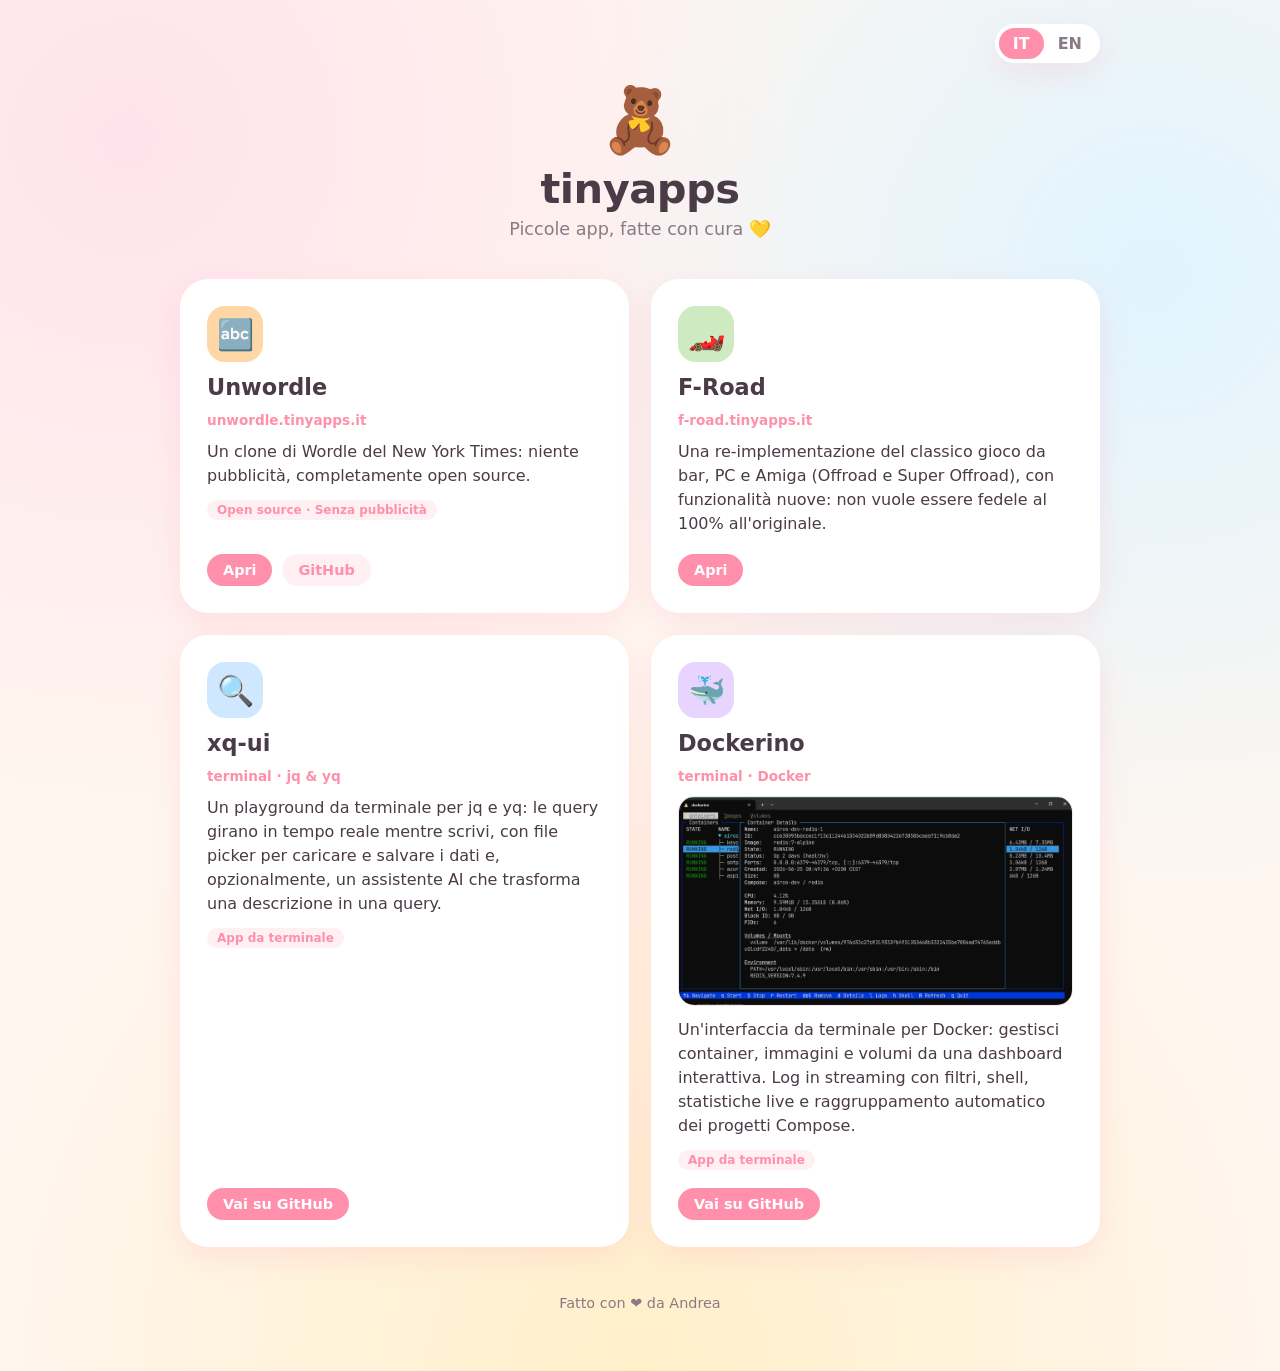
==== index.html @ c2ae1bc1 "Initial tinyapps index page and infra" ====
<!DOCTYPE html>
<html lang="it">
<head>
<meta charset="utf-8">
<meta name="viewport" content="width=device-width, initial-scale=1">
<title>tinyapps ✨</title>
<link rel="icon" href="data:image/svg+xml,<svg xmlns='http://www.w3.org/2000/svg' viewBox='0 0 100 100'><text y='.9em' font-size='90'>🧸</text></svg>">
<style>
  :root {
    --bg: #fff6ef;
    --card: #ffffff;
    --ink: #4a3b47;
    --muted: #8a7a86;
    --accent: #ff8fab;
    --accent-2: #ffd6a5;
    --shadow: 0 10px 30px rgba(255, 143, 171, .18);
  }
  * { box-sizing: border-box; }
  body {
    margin: 0;
    font-family: "Nunito", "Quicksand", ui-rounded, "SF Pro Rounded", system-ui, sans-serif;
    color: var(--ink);
    background:
      radial-gradient(circle at 10% 10%, #ffe3ec 0, transparent 40%),
      radial-gradient(circle at 90% 20%, #e0f4ff 0, transparent 40%),
      radial-gradient(circle at 50% 100%, #fff0c9 0, transparent 45%),
      var(--bg);
    min-height: 100vh;
  }
  .wrap { max-width: 960px; margin: 0 auto; padding: 24px 20px 60px; }
  .top { display: flex; justify-content: flex-end; }
  .lang {
    display: inline-flex; background: #fff; border-radius: 999px; padding: 4px;
    box-shadow: var(--shadow);
  }
  .lang button {
    border: 0; background: transparent; font: inherit; font-weight: 700;
    padding: 6px 14px; border-radius: 999px; cursor: pointer; color: var(--muted);
    transition: all .2s;
  }
  .lang button.active { background: var(--accent); color: #fff; }
  header { text-align: center; margin: 20px 0 40px; }
  header .logo { font-size: 64px; display: inline-block; animation: bob 3s ease-in-out infinite; }
  @keyframes bob { 50% { transform: translateY(-8px) rotate(-4deg); } }
  h1 { margin: 6px 0; font-size: 2.6rem; letter-spacing: -.5px; }
  header p { margin: 0; color: var(--muted); font-size: 1.1rem; }
  .grid { display: grid; gap: 22px; grid-template-columns: repeat(auto-fit, minmax(380px, 1fr)); }
  @media (max-width: 460px) { .grid { grid-template-columns: 1fr; } }
  .card {
    background: var(--card); border-radius: 28px; padding: 24px;
    box-shadow: var(--shadow); display: flex; flex-direction: column; gap: 12px;
    text-decoration: none; color: inherit; transition: transform .2s, box-shadow .2s;
    border: 3px solid transparent;
  }
  .card:hover { transform: translateY(-4px) scale(1.01); border-color: var(--accent-2); }
  .card .icon {
    width: 56px; height: 56px; border-radius: 18px; display: grid; place-items: center;
    font-size: 30px; background: var(--accent-2);
  }
  .card:nth-child(2) .icon { background: #cdeac0; }
  .card:nth-child(3) .icon { background: #cfe8ff; }
  .card:nth-child(4) .icon { background: #e7d4ff; }
  .card h2 { margin: 0; font-size: 1.4rem; }
  .card .host { font-size: .85rem; color: var(--accent); font-weight: 700; word-break: break-all; }
  .card p { margin: 0; line-height: 1.5; }
  .card img { width: 100%; border-radius: 16px; border: 1px solid #f0e4e8; }
  .tag {
    align-self: flex-start; font-size: .75rem; font-weight: 700; padding: 3px 10px;
    border-radius: 999px; background: #fff0f4; color: var(--accent);
  }
  .links { margin-top: auto; display: flex; gap: 10px; flex-wrap: wrap; padding-top: 6px; }
  .btn {
    text-decoration: none; font-weight: 700; padding: 8px 16px; border-radius: 999px;
    background: var(--accent); color: #fff; font-size: .9rem; transition: filter .2s;
  }
  .btn.ghost { background: #fff0f4; color: var(--accent); }
  .btn:hover { filter: brightness(1.06); }
  footer { text-align: center; margin-top: 48px; color: var(--muted); font-size: .9rem; }
</style>
</head>
<body>
<div class="wrap">
  <div class="top">
    <div class="lang" role="group" aria-label="Language">
      <button data-lang="it" class="active">IT</button>
      <button data-lang="en">EN</button>
    </div>
  </div>

  <header>
    <div class="logo">🧸</div>
    <h1>tinyapps</h1>
    <p data-i18n="subtitle"></p>
  </header>

  <main class="grid">
    <article class="card">
      <div class="icon">🔤</div>
      <h2>Unwordle</h2>
      <div class="host">unwordle.tinyapps.it</div>
      <p data-i18n="unwordle"></p>
      <span class="tag" data-i18n="tagOss"></span>
      <div class="links">
        <a class="btn" href="https://unwordle.tinyapps.it" data-i18n="open"></a>
        <a class="btn ghost" href="https://github.com/andrea-migliaccio/un-wordle">GitHub</a>
      </div>
    </article>

    <article class="card">
      <div class="icon">🏎️</div>
      <h2>F-Road</h2>
      <div class="host">f-road.tinyapps.it</div>
      <p data-i18n="froad"></p>
      <div class="links">
        <a class="btn" href="https://f-road.tinyapps.it" data-i18n="open"></a>
      </div>
    </article>

    <article class="card">
      <div class="icon">🔍</div>
      <h2>xq-ui</h2>
      <div class="host">terminal · jq &amp; yq</div>
      <p data-i18n="xq"></p>
      <span class="tag" data-i18n="tagCli"></span>
      <div class="links">
        <a class="btn" href="https://github.com/andrea-migliaccio/xq-ui#xq-ui" data-i18n="github"></a>
      </div>
    </article>

    <article class="card">
      <div class="icon">🐳</div>
      <h2>Dockerino</h2>
      <div class="host">terminal · Docker</div>
      <img src="img/dockerino.png" alt="Dockerino screenshot" loading="lazy">
      <p data-i18n="dockerino"></p>
      <span class="tag" data-i18n="tagCli"></span>
      <div class="links">
        <a class="btn" href="https://github.com/andrea-migliaccio/dockerino#-dockerino" data-i18n="github"></a>
      </div>
    </article>
  </main>

  <footer data-i18n="footer"></footer>
</div>

<script>
  const T = {
    it: {
      subtitle: "Piccole app, fatte con cura 💛",
      unwordle: "Un clone di Wordle del New York Times: niente pubblicità, completamente open source.",
      froad: "Una re-implementazione del classico gioco da bar, PC e Amiga (Offroad e Super Offroad), con funzionalità nuove: non vuole essere fedele al 100% all'originale.",
      xq: "Un playground da terminale per jq e yq: le query girano in tempo reale mentre scrivi, con file picker per caricare e salvare i dati e, opzionalmente, un assistente AI che trasforma una descrizione in una query.",
      dockerino: "Un'interfaccia da terminale per Docker: gestisci container, immagini e volumi da una dashboard interattiva. Log in streaming con filtri, shell, statistiche live e raggruppamento automatico dei progetti Compose.",
      tagOss: "Open source · Senza pubblicità",
      tagCli: "App da terminale",
      open: "Apri",
      github: "Vai su GitHub",
      footer: "Fatto con ❤️ da Andrea"
    },
    en: {
      subtitle: "Tiny apps, made with care 💛",
      unwordle: "A clone of the New York Times' Wordle: no ads, completely open source.",
      froad: "A re-implementation of the classic arcade, PC and Amiga game (Offroad and Super Offroad), with new features: it doesn't aim to be 100% faithful to the original.",
      xq: "A terminal playground for jq and yq: queries run live as you type, with a file picker to load and save data and, optionally, an AI assistant that turns a plain-English description into a query.",
      dockerino: "A terminal UI for Docker: manage containers, images and volumes from an interactive dashboard. Streaming logs with filters, shells, live stats and automatic Compose project grouping.",
      tagOss: "Open source · Ad-free",
      tagCli: "Terminal app",
      open: "Open",
      github: "View on GitHub",
      footer: "Made with ❤️ by Andrea"
    }
  };

  function setLang(l) {
    document.documentElement.lang = l;
    document.querySelectorAll("[data-i18n]").forEach(el => el.textContent = T[l][el.dataset.i18n]);
    document.querySelectorAll(".lang button").forEach(b => b.classList.toggle("active", b.dataset.lang === l));
    localStorage.setItem("lang", l);
  }
  document.querySelectorAll(".lang button").forEach(b => b.onclick = () => setLang(b.dataset.lang));
  setLang(localStorage.getItem("lang") || "it");
</script>
</body>
</html>
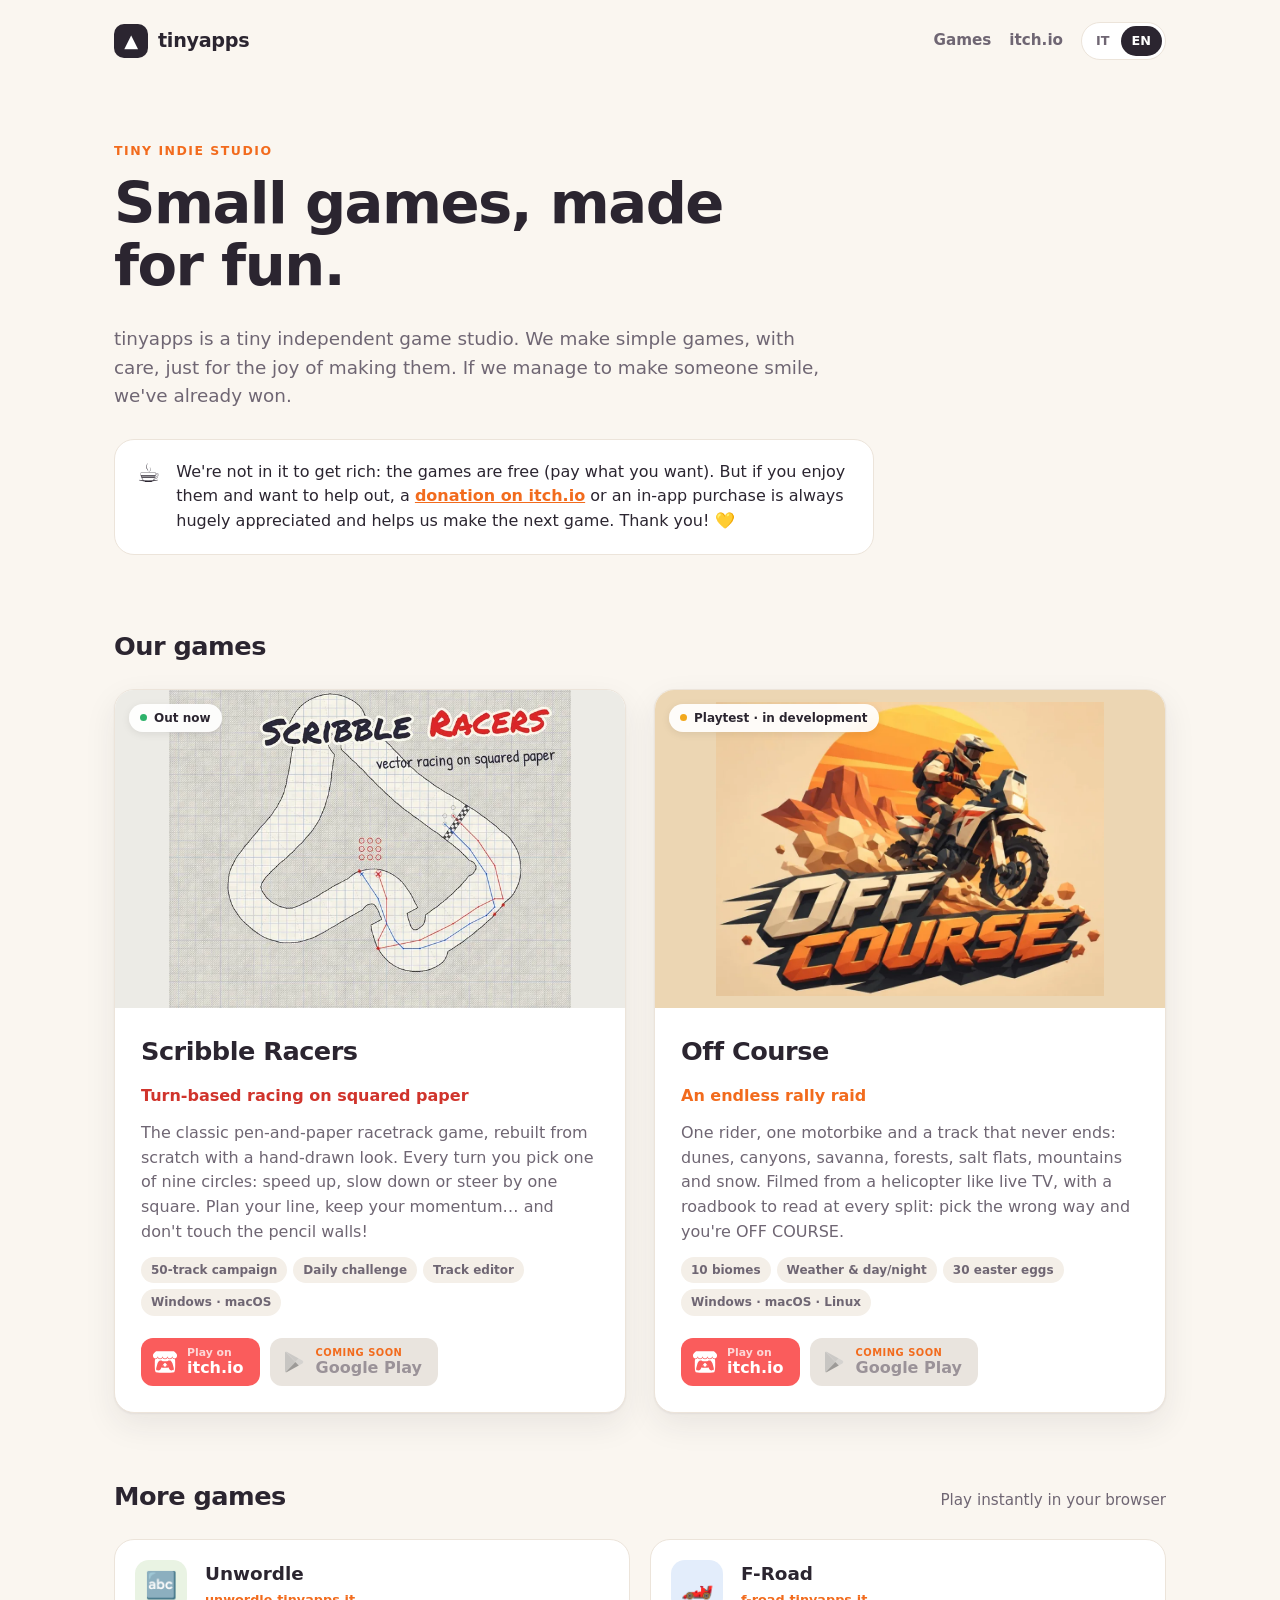
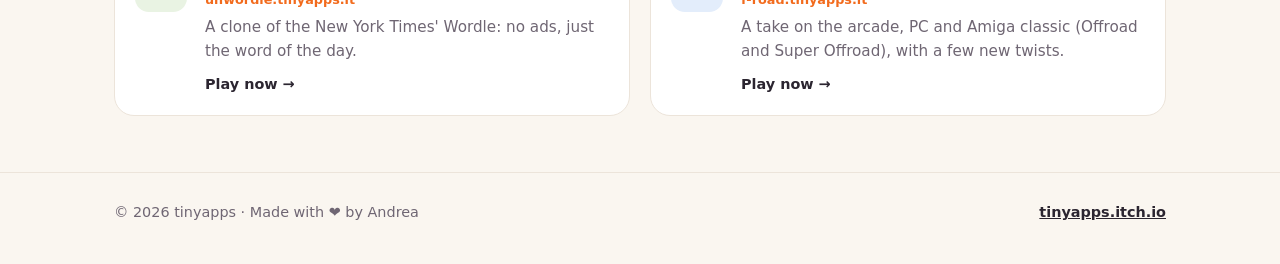
==== commit d88bbb83: "Redesign site as a small indie game studio Feature Scribble Racers and Off Course with itch.io links" ====
--- a/index.html
+++ b/index.html
@@ -3,170 +3,328 @@
 <head>
 <meta charset="utf-8">
 <meta name="viewport" content="width=device-width, initial-scale=1">
-<title>tinyapps ✨</title>
-<link rel="icon" href="data:image/svg+xml,<svg xmlns='http://www.w3.org/2000/svg' viewBox='0 0 100 100'><text y='.9em' font-size='90'>🧸</text></svg>">
+<title>tinyapps · small indie game studio</title>
+<meta name="description" content="tinyapps è un piccolo studio indie che crea giochi semplici, fatti per divertire. Scribble Racers, Off Course e altri.">
+<meta property="og:title" content="tinyapps · small indie game studio">
+<meta property="og:description" content="Small games, made for fun.">
+<meta property="og:image" content="https://www.tinyapps.it/img/off-course-cover.webp">
+<link rel="icon" href="data:image/svg+xml,<svg xmlns='http://www.w3.org/2000/svg' viewBox='0 0 100 100'><text y='.9em' font-size='90'>🎮</text></svg>">
 <style>
   :root {
-    --bg: #fff6ef;
+    --bg: #faf6f0;
     --card: #ffffff;
-    --ink: #4a3b47;
-    --muted: #8a7a86;
-    --accent: #ff8fab;
-    --accent-2: #ffd6a5;
-    --shadow: 0 10px 30px rgba(255, 143, 171, .18);
+    --ink: #2b2530;
+    --muted: #6f6673;
+    --line: #ece4da;
+    --accent: #f26b1d;
+    --accent-soft: #fff1e7;
+    --blue: #2f5fd0;
+    --shadow: 0 1px 2px rgba(43, 37, 48, .06), 0 12px 32px rgba(43, 37, 48, .08);
+    --radius: 20px;
   }
   * { box-sizing: border-box; }
+  html { scroll-behavior: smooth; }
   body {
     margin: 0;
-    font-family: "Nunito", "Quicksand", ui-rounded, "SF Pro Rounded", system-ui, sans-serif;
+    font-family: "Inter", ui-sans-serif, system-ui, -apple-system, "Segoe UI", Roboto, sans-serif;
     color: var(--ink);
-    background:
-      radial-gradient(circle at 10% 10%, #ffe3ec 0, transparent 40%),
-      radial-gradient(circle at 90% 20%, #e0f4ff 0, transparent 40%),
-      radial-gradient(circle at 50% 100%, #fff0c9 0, transparent 45%),
-      var(--bg);
-    min-height: 100vh;
-  }
-  .wrap { max-width: 960px; margin: 0 auto; padding: 24px 20px 60px; }
-  .top { display: flex; justify-content: flex-end; }
-  .lang {
-    display: inline-flex; background: #fff; border-radius: 999px; padding: 4px;
-    box-shadow: var(--shadow);
-  }
+    background: var(--bg);
+    line-height: 1.55;
+    -webkit-font-smoothing: antialiased;
+  }
+  a { color: inherit; }
+  .wrap { max-width: 1100px; margin: 0 auto; padding: 0 24px; }
+
+  /* Nav */
+  nav { display: flex; align-items: center; justify-content: space-between; padding: 22px 0; }
+  .brand { display: flex; align-items: center; gap: 10px; font-weight: 800; font-size: 1.2rem; letter-spacing: -.3px; text-decoration: none; }
+  .brand .mark {
+    width: 34px; height: 34px; border-radius: 10px; display: grid; place-items: center;
+    background: var(--ink); color: #fff; font-size: 18px;
+  }
+  .nav-right { display: flex; align-items: center; gap: 18px; }
+  .nav-right a.navlink { text-decoration: none; color: var(--muted); font-weight: 600; font-size: .95rem; }
+  .nav-right a.navlink:hover { color: var(--ink); }
+  .lang { display: inline-flex; border: 1px solid var(--line); background: #fff; border-radius: 999px; padding: 3px; }
   .lang button {
-    border: 0; background: transparent; font: inherit; font-weight: 700;
-    padding: 6px 14px; border-radius: 999px; cursor: pointer; color: var(--muted);
-    transition: all .2s;
-  }
-  .lang button.active { background: var(--accent); color: #fff; }
-  header { text-align: center; margin: 20px 0 40px; }
-  header .logo { font-size: 64px; display: inline-block; animation: bob 3s ease-in-out infinite; }
-  @keyframes bob { 50% { transform: translateY(-8px) rotate(-4deg); } }
-  h1 { margin: 6px 0; font-size: 2.6rem; letter-spacing: -.5px; }
-  header p { margin: 0; color: var(--muted); font-size: 1.1rem; }
-  .grid { display: grid; gap: 22px; grid-template-columns: repeat(auto-fit, minmax(380px, 1fr)); }
-  @media (max-width: 460px) { .grid { grid-template-columns: 1fr; } }
-  .card {
-    background: var(--card); border-radius: 28px; padding: 24px;
-    box-shadow: var(--shadow); display: flex; flex-direction: column; gap: 12px;
-    text-decoration: none; color: inherit; transition: transform .2s, box-shadow .2s;
-    border: 3px solid transparent;
-  }
-  .card:hover { transform: translateY(-4px) scale(1.01); border-color: var(--accent-2); }
-  .card .icon {
-    width: 56px; height: 56px; border-radius: 18px; display: grid; place-items: center;
-    font-size: 30px; background: var(--accent-2);
-  }
-  .card:nth-child(2) .icon { background: #cdeac0; }
-  .card:nth-child(3) .icon { background: #cfe8ff; }
-  .card:nth-child(4) .icon { background: #e7d4ff; }
-  .card h2 { margin: 0; font-size: 1.4rem; }
-  .card .host { font-size: .85rem; color: var(--accent); font-weight: 700; word-break: break-all; }
-  .card p { margin: 0; line-height: 1.5; }
-  .card img { width: 100%; border-radius: 16px; border: 1px solid #f0e4e8; }
-  .tag {
-    align-self: flex-start; font-size: .75rem; font-weight: 700; padding: 3px 10px;
-    border-radius: 999px; background: #fff0f4; color: var(--accent);
-  }
-  .links { margin-top: auto; display: flex; gap: 10px; flex-wrap: wrap; padding-top: 6px; }
-  .btn {
-    text-decoration: none; font-weight: 700; padding: 8px 16px; border-radius: 999px;
-    background: var(--accent); color: #fff; font-size: .9rem; transition: filter .2s;
-  }
-  .btn.ghost { background: #fff0f4; color: var(--accent); }
-  .btn:hover { filter: brightness(1.06); }
-  footer { text-align: center; margin-top: 48px; color: var(--muted); font-size: .9rem; }
+    border: 0; background: transparent; font: inherit; font-weight: 700; font-size: .8rem;
+    padding: 5px 11px; border-radius: 999px; cursor: pointer; color: var(--muted);
+  }
+  .lang button.active { background: var(--ink); color: #fff; }
+  @media (max-width: 560px) { .nav-right a.navlink { display: none; } }
+
+  /* Hero */
+  .hero { padding: 56px 0 64px; display: grid; gap: 28px; }
+  .eyebrow {
+    display: inline-block; font-size: .78rem; font-weight: 800; letter-spacing: .12em; text-transform: uppercase;
+    color: var(--accent);
+  }
+  .hero h1 { margin: 10px 0 0; font-size: clamp(2.2rem, 5vw, 3.6rem); line-height: 1.08; letter-spacing: -1.5px; max-width: 16ch; }
+  .hero .lead { margin: 0; font-size: 1.15rem; color: var(--muted); max-width: 62ch; }
+  .support {
+    display: flex; gap: 16px; align-items: flex-start; background: var(--card); border: 1px solid var(--line);
+    border-radius: var(--radius); padding: 20px 22px; max-width: 760px;
+  }
+  .support .ico { font-size: 26px; line-height: 1; }
+  .support p { margin: 0; color: var(--ink); }
+  .support a { color: var(--accent); font-weight: 700; }
+
+  section { padding: 8px 0 56px; }
+  .section-head { display: flex; flex-wrap: wrap; align-items: baseline; justify-content: space-between; gap: 16px; margin-bottom: 22px; }
+  .section-head h2 { margin: 0; font-size: 1.6rem; letter-spacing: -.5px; }
+  .section-head span { color: var(--muted); font-size: .95rem; }
+
+  /* Featured games */
+  .featured { display: grid; gap: 28px; grid-template-columns: repeat(2, 1fr); }
+  @media (max-width: 860px) { .featured { grid-template-columns: 1fr; } }
+  .game {
+    background: var(--card); border-radius: var(--radius); overflow: hidden; box-shadow: var(--shadow);
+    display: flex; flex-direction: column; border: 1px solid var(--line);
+    transition: transform .25s ease, box-shadow .25s ease;
+  }
+  .game:hover { transform: translateY(-4px); box-shadow: 0 2px 4px rgba(43,37,48,.06), 0 22px 48px rgba(43,37,48,.14); }
+  .media { position: relative; aspect-ratio: 16 / 10; overflow: hidden; background: #efe6da; }
+  .media img { position: absolute; inset: 0; width: 100%; height: 100%; object-fit: cover; transition: opacity .45s ease, transform .6s ease; }
+  .media img.shot { opacity: 0; }
+  .game:hover .media img.shot { opacity: 1; }
+  .game:hover .media img { transform: scale(1.03); }
+  .game.sr .media { background: #ecebe6; }
+  .game.sr .media img.cover { object-fit: contain; }
+  .game.oc .media { background: #ecd6b3; }
+  .game.oc .media img.cover { object-fit: contain; padding: 12px; }
+  .status {
+    position: absolute; top: 14px; left: 14px; z-index: 2; font-size: .75rem; font-weight: 800;
+    padding: 5px 11px; border-radius: 999px; background: rgba(255,255,255,.92); color: var(--ink);
+    backdrop-filter: blur(4px); box-shadow: 0 2px 8px rgba(0,0,0,.08);
+  }
+  .status::before { content: ""; display: inline-block; width: 7px; height: 7px; border-radius: 50%; margin-right: 7px; vertical-align: 1px; background: #2fb36b; }
+  .status.dev::before { background: #f2a81d; }
+  .game .body { padding: 24px 26px 26px; display: flex; flex-direction: column; gap: 12px; flex: 1; }
+  .game h3 { margin: 0; font-size: 1.6rem; letter-spacing: -.5px; }
+  .game .tagline { margin: 0; font-weight: 700; color: var(--accent); }
+  .game.sr .tagline { color: #d0342c; }
+  .game p.desc { margin: 0; color: var(--muted); }
+  .chips { display: flex; flex-wrap: wrap; gap: 6px; }
+  .chip { font-size: .75rem; font-weight: 700; padding: 4px 10px; border-radius: 999px; background: #f4efe8; color: var(--muted); }
+  .stores { margin-top: auto; padding-top: 10px; display: flex; flex-wrap: wrap; gap: 10px; align-items: center; }
+  .store {
+    display: inline-flex; align-items: center; gap: 10px; text-decoration: none;
+    padding: 9px 16px 9px 12px; border-radius: 12px; background: var(--ink); color: #fff;
+    min-height: 48px; transition: filter .2s, transform .2s;
+  }
+  .store:hover { filter: brightness(1.2); }
+  .store svg { width: 24px; height: 24px; flex: none; }
+  .store .lbl { display: flex; flex-direction: column; line-height: 1.1; }
+  .store .lbl small { font-size: .68rem; opacity: .75; font-weight: 600; }
+  .store .lbl b { font-size: 1rem; }
+  .store.itch { background: #fa5c5c; }
+  .store.disabled {
+    background: #e9e4de; color: #9a9298; cursor: not-allowed; pointer-events: none; position: relative;
+  }
+  .store.disabled svg { filter: grayscale(1); opacity: .55; }
+  .store .lbl small.soon { color: var(--accent); opacity: 1; font-weight: 800; text-transform: uppercase; letter-spacing: .05em; font-size: .62rem; }
+
+  /* Other games */
+  .others { display: grid; gap: 20px; grid-template-columns: repeat(auto-fit, minmax(300px, 1fr)); }
+  .mini {
+    display: flex; gap: 18px; align-items: flex-start; background: var(--card); border: 1px solid var(--line);
+    border-radius: var(--radius); padding: 20px; text-decoration: none; transition: transform .2s, border-color .2s;
+  }
+  .mini:hover { transform: translateY(-3px); border-color: #dccfbf; }
+  .mini .icon { width: 52px; height: 52px; flex: none; border-radius: 14px; display: grid; place-items: center; font-size: 26px; background: #e9f3e3; }
+  .mini:nth-child(2) .icon { background: #e3edfb; }
+  .mini h3 { margin: 0 0 2px; font-size: 1.15rem; }
+  .mini .host { font-size: .8rem; font-weight: 700; color: var(--accent); }
+  .mini p { margin: 6px 0 0; color: var(--muted); font-size: .95rem; }
+  .mini .go { margin-top: 10px; font-weight: 700; font-size: .9rem; }
+
+  footer { border-top: 1px solid var(--line); padding: 28px 0 40px; color: var(--muted); font-size: .9rem; }
+  footer .wrap { display: flex; flex-wrap: wrap; gap: 12px; justify-content: space-between; }
+  footer a { color: var(--ink); font-weight: 600; }
+
+  @media (prefers-reduced-motion: reduce) { * { transition: none !important; scroll-behavior: auto !important; } }
 </style>
 </head>
 <body>
 <div class="wrap">
-  <div class="top">
-    <div class="lang" role="group" aria-label="Language">
-      <button data-lang="it" class="active">IT</button>
-      <button data-lang="en">EN</button>
-    </div>
+  <nav>
+    <a class="brand" href="/"><span class="mark">▲</span>tinyapps</a>
+    <div class="nav-right">
+      <a class="navlink" href="#games" data-i18n="navGames"></a>
+      <a class="navlink" href="https://tinyapps.itch.io" target="_blank" rel="noopener">itch.io</a>
+      <div class="lang" role="group" aria-label="Language">
+        <button data-lang="it" class="active">IT</button>
+        <button data-lang="en">EN</button>
+      </div>
+    </div>
+  </nav>
+
+  <header class="hero">
+    <div>
+      <span class="eyebrow" data-i18n="eyebrow"></span>
+      <h1 data-i18n="title"></h1>
+    </div>
+    <p class="lead" data-i18n="lead"></p>
+    <div class="support">
+      <div class="ico">☕</div>
+      <p data-i18n-html="support"></p>
+    </div>
+  </header>
+
+  <section id="games">
+    <div class="section-head">
+      <h2 data-i18n="featured"></h2>
+    </div>
+    <div class="featured">
+      <article class="game sr">
+        <a class="media" href="https://tinyapps.itch.io/scribble-racers" target="_blank" rel="noopener" aria-label="Scribble Racers su itch.io">
+          <span class="status" data-i18n="released"></span>
+          <img class="cover" src="img/scribble-racers-cover.webp" alt="Scribble Racers" width="630" height="500">
+          <img class="shot" src="img/scribble-racers-shot.webp" alt="" loading="lazy" width="1280" height="720">
+        </a>
+        <div class="body">
+          <h3>Scribble Racers</h3>
+          <p class="tagline" data-i18n="srTag"></p>
+          <p class="desc" data-i18n="srDesc"></p>
+          <div class="chips">
+            <span class="chip" data-i18n="srC1"></span>
+            <span class="chip" data-i18n="srC2"></span>
+            <span class="chip" data-i18n="srC3"></span>
+            <span class="chip">Windows · macOS</span>
+          </div>
+          <div class="stores">
+            <a class="store itch" href="https://tinyapps.itch.io/scribble-racers" target="_blank" rel="noopener">
+              <svg viewBox="0 0 24 24" fill="currentColor" aria-hidden="true"><path id="itch-path" d="M3.13 1.338C2.08 1.96.02 4.328 0 4.95v1.03c0 1.303 1.22 2.45 2.325 2.45 1.33 0 2.436-1.102 2.436-2.41 0 1.308 1.07 2.41 2.4 2.41 1.328 0 2.362-1.102 2.362-2.41 0 1.308 1.137 2.41 2.466 2.41h.024c1.33 0 2.466-1.102 2.466-2.41 0 1.308 1.034 2.41 2.363 2.41 1.33 0 2.4-1.102 2.4-2.41 0 1.308 1.106 2.41 2.435 2.41C22.78 8.43 24 7.282 24 5.98V4.95c-.02-.62-2.082-2.99-3.13-3.612-3.253-.114-5.508-.134-8.87-.133-3.362 0-7.945.053-8.87.133zm6.376 6.477a2.74 2.74 0 0 1-.468.602c-.5.49-1.19.795-1.947.795a2.786 2.786 0 0 1-1.95-.795c-.182-.178-.32-.37-.446-.59-.127.222-.303.412-.486.59a2.788 2.788 0 0 1-1.95.795c-.092 0-.187-.025-.264-.052-.107 1.113-.152 2.176-.168 2.95v.005l-.006 1.167c.02 2.334-.23 7.564 1.03 8.85 1.952.454 5.545.662 9.15.663 3.605 0 7.198-.21 9.15-.664 1.26-1.284 1.010-6.514 1.030-8.848l-.006-1.167v-.004c-.016-.775-.06-1.838-.168-2.95-.077.026-.172.052-.263.052a2.788 2.788 0 0 1-1.95-.795c-.184-.178-.36-.368-.486-.59-.127.22-.265.412-.447.59a2.786 2.786 0 0 1-1.95.794c-.76 0-1.446-.303-1.948-.793a2.74 2.74 0 0 1-.468-.602 2.738 2.738 0 0 1-.463.602 2.787 2.787 0 0 1-1.95.794h-.16a2.787 2.787 0 0 1-1.95-.793 2.738 2.738 0 0 1-.464-.602zm-2.004 2.59v.002c.795.002 1.5 0 2.373.953.687-.072 1.406-.108 2.125-.107.72 0 1.438.035 2.126.107.873-.953 1.578-.95 2.372-.953.375 0 1.876 0 2.92 2.934l1.123 4.028c.832 2.997-.266 3.07-1.636 3.073-2.03-.076-3.156-1.55-3.156-3.023-1.124.184-2.436.276-3.75.276-1.312 0-2.624-.092-3.748-.276 0 1.472-1.125 2.947-3.156 3.023-1.37-.003-2.468-.076-1.636-3.073l1.122-4.027c1.045-2.934 2.546-2.934 2.92-2.934zM12 12.714c-.002.002-2.14 1.964-2.523 2.662l1.400-.056v1.220c0 .056.560.033 1.123.007.562.026 1.123.05 1.123-.008v-1.220l1.400.057C14.140 14.677 12 12.713 12 12.713z"/></svg>
+              <span class="lbl"><small data-i18n="playOn"></small><b>itch.io</b></span>
+            </a>
+            <span class="store disabled" aria-disabled="true">
+              <svg viewBox="0 0 24 24" aria-hidden="true"><path fill="#00d7fe" d="M3.6 1.8 13.4 12 3.6 22.2c-.4-.2-.6-.7-.6-1.2V3c0-.5.2-1 .6-1.2z"/><path fill="#00f076" d="M16.8 8.6 13.4 12 3.6 1.8c.2-.1.5-.1.8 0 .2 0 .4.1.6.2l11.8 6.6z"/><path fill="#ffc900" d="m20.4 10.6-3.6-2-3.4 3.4 3.4 3.4 3.6-2c.6-.3.9-.9.9-1.4s-.3-1.1-.9-1.4z"/><path fill="#f63448" d="M16.8 15.4 5 22c-.4.2-.9.3-1.4.2L13.4 12l3.4 3.4z"/></svg>
+              <span class="lbl"><small class="soon">Coming soon</small><b>Google Play</b></span>
+            </span>
+          </div>
+        </div>
+      </article>
+
+      <article class="game oc">
+        <a class="media" href="https://tinyapps.itch.io/off-course" target="_blank" rel="noopener" aria-label="Off Course su itch.io">
+          <span class="status dev" data-i18n="playtest"></span>
+          <img class="cover" src="img/off-course-cover.webp" alt="Off Course" width="900" height="683">
+          <img class="shot" src="img/off-course-shot.webp" alt="" loading="lazy" width="1280" height="720">
+        </a>
+        <div class="body">
+          <h3>Off Course</h3>
+          <p class="tagline" data-i18n="ocTag"></p>
+          <p class="desc" data-i18n="ocDesc"></p>
+          <div class="chips">
+            <span class="chip" data-i18n="ocC1"></span>
+            <span class="chip" data-i18n="ocC2"></span>
+            <span class="chip" data-i18n="ocC3"></span>
+            <span class="chip">Windows · macOS · Linux</span>
+          </div>
+          <div class="stores">
+            <a class="store itch" href="https://tinyapps.itch.io/off-course" target="_blank" rel="noopener">
+              <svg viewBox="0 0 24 24" fill="currentColor" aria-hidden="true"><use href="#itch-path"/></svg>
+              <span class="lbl"><small data-i18n="playOn"></small><b>itch.io</b></span>
+            </a>
+            <span class="store disabled" aria-disabled="true">
+              <svg viewBox="0 0 24 24" aria-hidden="true"><path fill="#00d7fe" d="M3.6 1.8 13.4 12 3.6 22.2c-.4-.2-.6-.7-.6-1.2V3c0-.5.2-1 .6-1.2z"/><path fill="#00f076" d="M16.8 8.6 13.4 12 3.6 1.8c.2-.1.5-.1.8 0 .2 0 .4.1.6.2l11.8 6.6z"/><path fill="#ffc900" d="m20.4 10.6-3.6-2-3.4 3.4 3.4 3.4 3.6-2c.6-.3.9-.9.9-1.4s-.3-1.1-.9-1.4z"/><path fill="#f63448" d="M16.8 15.4 5 22c-.4.2-.9.3-1.4.2L13.4 12l3.4 3.4z"/></svg>
+              <span class="lbl"><small class="soon">Coming soon</small><b>Google Play</b></span>
+            </span>
+          </div>
+        </div>
+      </article>
+    </div>
+  </section>
+
+  <section>
+    <div class="section-head">
+      <h2 data-i18n="moreGames"></h2>
+      <span data-i18n="moreSub"></span>
+    </div>
+    <div class="others">
+      <a class="mini" href="https://unwordle.tinyapps.it">
+        <div class="icon">🔤</div>
+        <div>
+          <h3>Unwordle</h3>
+          <div class="host">unwordle.tinyapps.it</div>
+          <p data-i18n="unwordle"></p>
+          <div class="go" data-i18n="playBrowser"></div>
+        </div>
+      </a>
+      <a class="mini" href="https://f-road.tinyapps.it">
+        <div class="icon">🏎️</div>
+        <div>
+          <h3>F-Road</h3>
+          <div class="host">f-road.tinyapps.it</div>
+          <p data-i18n="froad"></p>
+          <div class="go" data-i18n="playBrowser"></div>
+        </div>
+      </a>
+    </div>
+  </section>
+</div>
+
+<footer>
+  <div class="wrap">
+    <span>© <span id="year"></span> tinyapps · <span data-i18n="footer"></span></span>
+    <a href="https://tinyapps.itch.io" target="_blank" rel="noopener">tinyapps.itch.io</a>
   </div>
-
-  <header>
-    <div class="logo">🧸</div>
-    <h1>tinyapps</h1>
-    <p data-i18n="subtitle"></p>
-  </header>
-
-  <main class="grid">
-    <article class="card">
-      <div class="icon">🔤</div>
-      <h2>Unwordle</h2>
-      <div class="host">unwordle.tinyapps.it</div>
-      <p data-i18n="unwordle"></p>
-      <span class="tag" data-i18n="tagOss"></span>
-      <div class="links">
-        <a class="btn" href="https://unwordle.tinyapps.it" data-i18n="open"></a>
-        <a class="btn ghost" href="https://github.com/andrea-migliaccio/un-wordle">GitHub</a>
-      </div>
-    </article>
-
-    <article class="card">
-      <div class="icon">🏎️</div>
-      <h2>F-Road</h2>
-      <div class="host">f-road.tinyapps.it</div>
-      <p data-i18n="froad"></p>
-      <div class="links">
-        <a class="btn" href="https://f-road.tinyapps.it" data-i18n="open"></a>
-      </div>
-    </article>
-
-    <article class="card">
-      <div class="icon">🔍</div>
-      <h2>xq-ui</h2>
-      <div class="host">terminal · jq &amp; yq</div>
-      <p data-i18n="xq"></p>
-      <span class="tag" data-i18n="tagCli"></span>
-      <div class="links">
-        <a class="btn" href="https://github.com/andrea-migliaccio/xq-ui#xq-ui" data-i18n="github"></a>
-      </div>
-    </article>
-
-    <article class="card">
-      <div class="icon">🐳</div>
-      <h2>Dockerino</h2>
-      <div class="host">terminal · Docker</div>
-      <img src="img/dockerino.png" alt="Dockerino screenshot" loading="lazy">
-      <p data-i18n="dockerino"></p>
-      <span class="tag" data-i18n="tagCli"></span>
-      <div class="links">
-        <a class="btn" href="https://github.com/andrea-migliaccio/dockerino#-dockerino" data-i18n="github"></a>
-      </div>
-    </article>
-  </main>
-
-  <footer data-i18n="footer"></footer>
-</div>
+</footer>
 
 <script>
   const T = {
     it: {
-      subtitle: "Piccole app, fatte con cura 💛",
-      unwordle: "Un clone di Wordle del New York Times: niente pubblicità, completamente open source.",
-      froad: "Una re-implementazione del classico gioco da bar, PC e Amiga (Offroad e Super Offroad), con funzionalità nuove: non vuole essere fedele al 100% all'originale.",
-      xq: "Un playground da terminale per jq e yq: le query girano in tempo reale mentre scrivi, con file picker per caricare e salvare i dati e, opzionalmente, un assistente AI che trasforma una descrizione in una query.",
-      dockerino: "Un'interfaccia da terminale per Docker: gestisci container, immagini e volumi da una dashboard interattiva. Log in streaming con filtri, shell, statistiche live e raggruppamento automatico dei progetti Compose.",
-      tagOss: "Open source · Senza pubblicità",
-      tagCli: "App da terminale",
-      open: "Apri",
-      github: "Vai su GitHub",
+      navGames: "Giochi",
+      eyebrow: "Piccolo studio indie",
+      title: "Giochi piccoli, fatti per divertirsi.",
+      lead: "tinyapps è un minuscolo game studio indipendente. Creiamo giochi semplici, con cura, per il puro piacere di farli. Se riusciamo a strappare un sorriso a qualcuno, abbiamo già vinto.",
+      support: "Non lo facciamo per arricchirci: i giochi sono gratuiti (paghi quanto vuoi). Ma se ti piacciono e vuoi darci una mano, una <a href=\"https://tinyapps.itch.io\" target=\"_blank\" rel=\"noopener\">donazione su itch.io</a> o un acquisto in-app sono sempre graditissimi e ci aiutano a fare il prossimo gioco. Grazie! 💛",
+      featured: "I nostri giochi",
+      released: "Disponibile",
+      playtest: "Playtest · in sviluppo",
+      srTag: "Gare a turni su carta a quadretti",
+      srDesc: "Il classico gioco carta e penna delle corse, rifatto da zero con un look disegnato a mano. A ogni turno scegli uno dei nove cerchi: accelera, frena o sterza di un quadretto. Pianifica la traiettoria, tieni il ritmo… e non toccare i muri a matita!",
+      srC1: "Campagna da 50 piste",
+      srC2: "Sfida giornaliera",
+      srC3: "Editor di piste",
+      ocTag: "Un rally raid infinito",
+      ocDesc: "Un pilota, una moto e una pista che non finisce mai: dune, canyon, savana, foreste, saline, montagne e neve. Ripreso dall'elicottero come una diretta TV, con il roadbook da leggere a ogni bivio: sbaglia strada e sei OFF COURSE.",
+      ocC1: "10 biomi",
+      ocC2: "Meteo e giorno/notte",
+      ocC3: "30 easter egg",
+      playOn: "Gioca su",
+      moreGames: "Altri giochi",
+      moreSub: "Giocabili subito nel browser",
+      unwordle: "Un clone di Wordle del New York Times: nessuna pubblicità, solo la parola del giorno.",
+      froad: "Una reinterpretazione del classico da sala giochi, PC e Amiga (Offroad e Super Offroad), con qualche novità.",
+      playBrowser: "Gioca ora →",
       footer: "Fatto con ❤️ da Andrea"
     },
     en: {
-      subtitle: "Tiny apps, made with care 💛",
-      unwordle: "A clone of the New York Times' Wordle: no ads, completely open source.",
-      froad: "A re-implementation of the classic arcade, PC and Amiga game (Offroad and Super Offroad), with new features: it doesn't aim to be 100% faithful to the original.",
-      xq: "A terminal playground for jq and yq: queries run live as you type, with a file picker to load and save data and, optionally, an AI assistant that turns a plain-English description into a query.",
-      dockerino: "A terminal UI for Docker: manage containers, images and volumes from an interactive dashboard. Streaming logs with filters, shells, live stats and automatic Compose project grouping.",
-      tagOss: "Open source · Ad-free",
-      tagCli: "Terminal app",
-      open: "Open",
-      github: "View on GitHub",
+      navGames: "Games",
+      eyebrow: "Tiny indie studio",
+      title: "Small games, made for fun.",
+      lead: "tinyapps is a tiny independent game studio. We make simple games, with care, just for the joy of making them. If we manage to make someone smile, we've already won.",
+      support: "We're not in it to get rich: the games are free (pay what you want). But if you enjoy them and want to help out, a <a href=\"https://tinyapps.itch.io\" target=\"_blank\" rel=\"noopener\">donation on itch.io</a> or an in-app purchase is always hugely appreciated and helps us make the next game. Thank you! 💛",
+      featured: "Our games",
+      released: "Out now",
+      playtest: "Playtest · in development",
+      srTag: "Turn-based racing on squared paper",
+      srDesc: "The classic pen-and-paper racetrack game, rebuilt from scratch with a hand-drawn look. Every turn you pick one of nine circles: speed up, slow down or steer by one square. Plan your line, keep your momentum… and don't touch the pencil walls!",
+      srC1: "50-track campaign",
+      srC2: "Daily challenge",
+      srC3: "Track editor",
+      ocTag: "An endless rally raid",
+      ocDesc: "One rider, one motorbike and a track that never ends: dunes, canyons, savanna, forests, salt flats, mountains and snow. Filmed from a helicopter like live TV, with a roadbook to read at every split: pick the wrong way and you're OFF COURSE.",
+      ocC1: "10 biomes",
+      ocC2: "Weather & day/night",
+      ocC3: "30 easter eggs",
+      playOn: "Play on",
+      moreGames: "More games",
+      moreSub: "Play instantly in your browser",
+      unwordle: "A clone of the New York Times' Wordle: no ads, just the word of the day.",
+      froad: "A take on the arcade, PC and Amiga classic (Offroad and Super Offroad), with a few new twists.",
+      playBrowser: "Play now →",
       footer: "Made with ❤️ by Andrea"
     }
   };
@@ -174,11 +332,13 @@
   function setLang(l) {
     document.documentElement.lang = l;
     document.querySelectorAll("[data-i18n]").forEach(el => el.textContent = T[l][el.dataset.i18n]);
+    document.querySelectorAll("[data-i18n-html]").forEach(el => el.innerHTML = T[l][el.dataset.i18nHtml]);
     document.querySelectorAll(".lang button").forEach(b => b.classList.toggle("active", b.dataset.lang === l));
     localStorage.setItem("lang", l);
   }
   document.querySelectorAll(".lang button").forEach(b => b.onclick = () => setLang(b.dataset.lang));
-  setLang(localStorage.getItem("lang") || "it");
+  setLang(localStorage.getItem("lang") || ((navigator.language || "it").startsWith("it") ? "it" : "en"));
+  document.getElementById("year").textContent = new Date().getFullYear();
 </script>
 </body>
 </html>
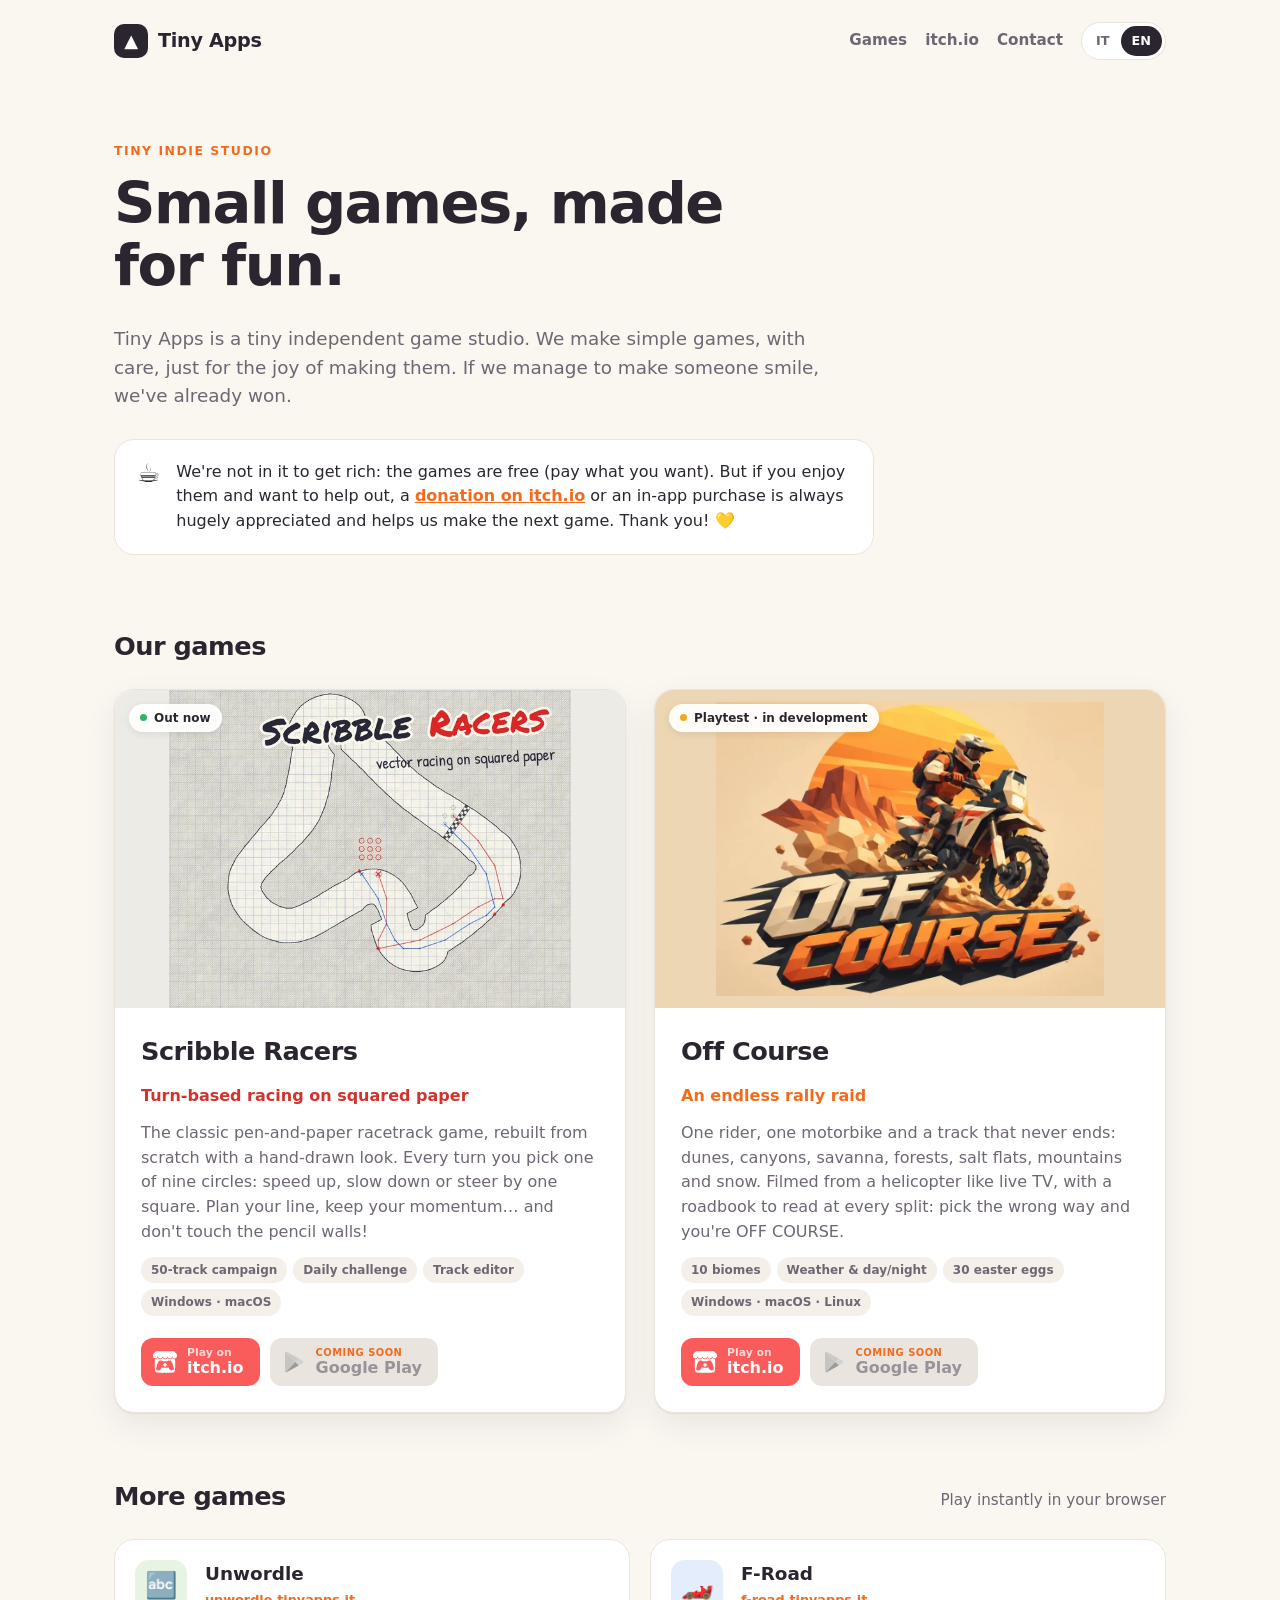
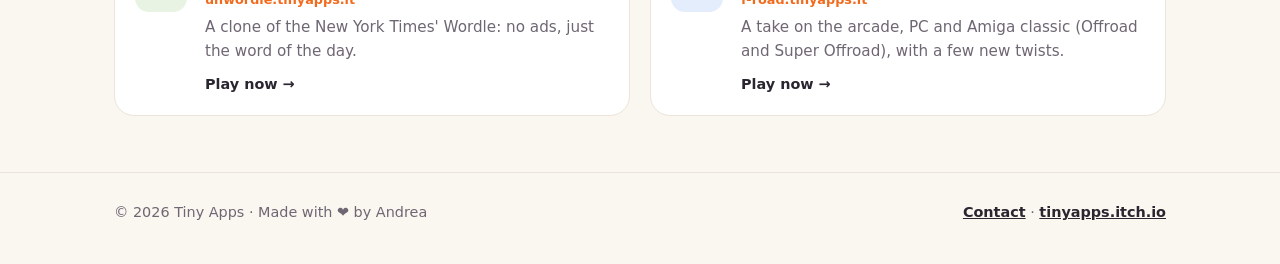
==== commit 5f65c5de: "Add contact page, game privacy policies and CLAUDE.md - contact.html with my@tinyapps.it - Unlinked " ====
--- a/index.html
+++ b/index.html
@@ -3,155 +3,22 @@
 <head>
 <meta charset="utf-8">
 <meta name="viewport" content="width=device-width, initial-scale=1">
-<title>tinyapps · small indie game studio</title>
-<meta name="description" content="tinyapps è un piccolo studio indie che crea giochi semplici, fatti per divertire. Scribble Racers, Off Course e altri.">
-<meta property="og:title" content="tinyapps · small indie game studio">
+<title>Tiny Apps · small indie game studio</title>
+<meta name="description" content="Tiny Apps è un piccolo studio indie che crea giochi semplici, fatti per divertire. Scribble Racers, Off Course e altri.">
+<meta property="og:title" content="Tiny Apps · small indie game studio">
 <meta property="og:description" content="Small games, made for fun.">
 <meta property="og:image" content="https://www.tinyapps.it/img/off-course-cover.webp">
 <link rel="icon" href="data:image/svg+xml,<svg xmlns='http://www.w3.org/2000/svg' viewBox='0 0 100 100'><text y='.9em' font-size='90'>🎮</text></svg>">
-<style>
-  :root {
-    --bg: #faf6f0;
-    --card: #ffffff;
-    --ink: #2b2530;
-    --muted: #6f6673;
-    --line: #ece4da;
-    --accent: #f26b1d;
-    --accent-soft: #fff1e7;
-    --blue: #2f5fd0;
-    --shadow: 0 1px 2px rgba(43, 37, 48, .06), 0 12px 32px rgba(43, 37, 48, .08);
-    --radius: 20px;
-  }
-  * { box-sizing: border-box; }
-  html { scroll-behavior: smooth; }
-  body {
-    margin: 0;
-    font-family: "Inter", ui-sans-serif, system-ui, -apple-system, "Segoe UI", Roboto, sans-serif;
-    color: var(--ink);
-    background: var(--bg);
-    line-height: 1.55;
-    -webkit-font-smoothing: antialiased;
-  }
-  a { color: inherit; }
-  .wrap { max-width: 1100px; margin: 0 auto; padding: 0 24px; }
-
-  /* Nav */
-  nav { display: flex; align-items: center; justify-content: space-between; padding: 22px 0; }
-  .brand { display: flex; align-items: center; gap: 10px; font-weight: 800; font-size: 1.2rem; letter-spacing: -.3px; text-decoration: none; }
-  .brand .mark {
-    width: 34px; height: 34px; border-radius: 10px; display: grid; place-items: center;
-    background: var(--ink); color: #fff; font-size: 18px;
-  }
-  .nav-right { display: flex; align-items: center; gap: 18px; }
-  .nav-right a.navlink { text-decoration: none; color: var(--muted); font-weight: 600; font-size: .95rem; }
-  .nav-right a.navlink:hover { color: var(--ink); }
-  .lang { display: inline-flex; border: 1px solid var(--line); background: #fff; border-radius: 999px; padding: 3px; }
-  .lang button {
-    border: 0; background: transparent; font: inherit; font-weight: 700; font-size: .8rem;
-    padding: 5px 11px; border-radius: 999px; cursor: pointer; color: var(--muted);
-  }
-  .lang button.active { background: var(--ink); color: #fff; }
-  @media (max-width: 560px) { .nav-right a.navlink { display: none; } }
-
-  /* Hero */
-  .hero { padding: 56px 0 64px; display: grid; gap: 28px; }
-  .eyebrow {
-    display: inline-block; font-size: .78rem; font-weight: 800; letter-spacing: .12em; text-transform: uppercase;
-    color: var(--accent);
-  }
-  .hero h1 { margin: 10px 0 0; font-size: clamp(2.2rem, 5vw, 3.6rem); line-height: 1.08; letter-spacing: -1.5px; max-width: 16ch; }
-  .hero .lead { margin: 0; font-size: 1.15rem; color: var(--muted); max-width: 62ch; }
-  .support {
-    display: flex; gap: 16px; align-items: flex-start; background: var(--card); border: 1px solid var(--line);
-    border-radius: var(--radius); padding: 20px 22px; max-width: 760px;
-  }
-  .support .ico { font-size: 26px; line-height: 1; }
-  .support p { margin: 0; color: var(--ink); }
-  .support a { color: var(--accent); font-weight: 700; }
-
-  section { padding: 8px 0 56px; }
-  .section-head { display: flex; flex-wrap: wrap; align-items: baseline; justify-content: space-between; gap: 16px; margin-bottom: 22px; }
-  .section-head h2 { margin: 0; font-size: 1.6rem; letter-spacing: -.5px; }
-  .section-head span { color: var(--muted); font-size: .95rem; }
-
-  /* Featured games */
-  .featured { display: grid; gap: 28px; grid-template-columns: repeat(2, 1fr); }
-  @media (max-width: 860px) { .featured { grid-template-columns: 1fr; } }
-  .game {
-    background: var(--card); border-radius: var(--radius); overflow: hidden; box-shadow: var(--shadow);
-    display: flex; flex-direction: column; border: 1px solid var(--line);
-    transition: transform .25s ease, box-shadow .25s ease;
-  }
-  .game:hover { transform: translateY(-4px); box-shadow: 0 2px 4px rgba(43,37,48,.06), 0 22px 48px rgba(43,37,48,.14); }
-  .media { position: relative; aspect-ratio: 16 / 10; overflow: hidden; background: #efe6da; }
-  .media img { position: absolute; inset: 0; width: 100%; height: 100%; object-fit: cover; transition: opacity .45s ease, transform .6s ease; }
-  .media img.shot { opacity: 0; }
-  .game:hover .media img.shot { opacity: 1; }
-  .game:hover .media img { transform: scale(1.03); }
-  .game.sr .media { background: #ecebe6; }
-  .game.sr .media img.cover { object-fit: contain; }
-  .game.oc .media { background: #ecd6b3; }
-  .game.oc .media img.cover { object-fit: contain; padding: 12px; }
-  .status {
-    position: absolute; top: 14px; left: 14px; z-index: 2; font-size: .75rem; font-weight: 800;
-    padding: 5px 11px; border-radius: 999px; background: rgba(255,255,255,.92); color: var(--ink);
-    backdrop-filter: blur(4px); box-shadow: 0 2px 8px rgba(0,0,0,.08);
-  }
-  .status::before { content: ""; display: inline-block; width: 7px; height: 7px; border-radius: 50%; margin-right: 7px; vertical-align: 1px; background: #2fb36b; }
-  .status.dev::before { background: #f2a81d; }
-  .game .body { padding: 24px 26px 26px; display: flex; flex-direction: column; gap: 12px; flex: 1; }
-  .game h3 { margin: 0; font-size: 1.6rem; letter-spacing: -.5px; }
-  .game .tagline { margin: 0; font-weight: 700; color: var(--accent); }
-  .game.sr .tagline { color: #d0342c; }
-  .game p.desc { margin: 0; color: var(--muted); }
-  .chips { display: flex; flex-wrap: wrap; gap: 6px; }
-  .chip { font-size: .75rem; font-weight: 700; padding: 4px 10px; border-radius: 999px; background: #f4efe8; color: var(--muted); }
-  .stores { margin-top: auto; padding-top: 10px; display: flex; flex-wrap: wrap; gap: 10px; align-items: center; }
-  .store {
-    display: inline-flex; align-items: center; gap: 10px; text-decoration: none;
-    padding: 9px 16px 9px 12px; border-radius: 12px; background: var(--ink); color: #fff;
-    min-height: 48px; transition: filter .2s, transform .2s;
-  }
-  .store:hover { filter: brightness(1.2); }
-  .store svg { width: 24px; height: 24px; flex: none; }
-  .store .lbl { display: flex; flex-direction: column; line-height: 1.1; }
-  .store .lbl small { font-size: .68rem; opacity: .75; font-weight: 600; }
-  .store .lbl b { font-size: 1rem; }
-  .store.itch { background: #fa5c5c; }
-  .store.disabled {
-    background: #e9e4de; color: #9a9298; cursor: not-allowed; pointer-events: none; position: relative;
-  }
-  .store.disabled svg { filter: grayscale(1); opacity: .55; }
-  .store .lbl small.soon { color: var(--accent); opacity: 1; font-weight: 800; text-transform: uppercase; letter-spacing: .05em; font-size: .62rem; }
-
-  /* Other games */
-  .others { display: grid; gap: 20px; grid-template-columns: repeat(auto-fit, minmax(300px, 1fr)); }
-  .mini {
-    display: flex; gap: 18px; align-items: flex-start; background: var(--card); border: 1px solid var(--line);
-    border-radius: var(--radius); padding: 20px; text-decoration: none; transition: transform .2s, border-color .2s;
-  }
-  .mini:hover { transform: translateY(-3px); border-color: #dccfbf; }
-  .mini .icon { width: 52px; height: 52px; flex: none; border-radius: 14px; display: grid; place-items: center; font-size: 26px; background: #e9f3e3; }
-  .mini:nth-child(2) .icon { background: #e3edfb; }
-  .mini h3 { margin: 0 0 2px; font-size: 1.15rem; }
-  .mini .host { font-size: .8rem; font-weight: 700; color: var(--accent); }
-  .mini p { margin: 6px 0 0; color: var(--muted); font-size: .95rem; }
-  .mini .go { margin-top: 10px; font-weight: 700; font-size: .9rem; }
-
-  footer { border-top: 1px solid var(--line); padding: 28px 0 40px; color: var(--muted); font-size: .9rem; }
-  footer .wrap { display: flex; flex-wrap: wrap; gap: 12px; justify-content: space-between; }
-  footer a { color: var(--ink); font-weight: 600; }
-
-  @media (prefers-reduced-motion: reduce) { * { transition: none !important; scroll-behavior: auto !important; } }
-</style>
+<link rel="stylesheet" href="style.css">
 </head>
 <body>
 <div class="wrap">
   <nav>
-    <a class="brand" href="/"><span class="mark">▲</span>tinyapps</a>
+    <a class="brand" href="/"><span class="mark">▲</span><span class="name">Tiny Apps</span></a>
     <div class="nav-right">
-      <a class="navlink" href="#games" data-i18n="navGames"></a>
-      <a class="navlink" href="https://tinyapps.itch.io" target="_blank" rel="noopener">itch.io</a>
+      <a class="navlink" href="/#games" data-i18n="navGames"></a>
+      <a class="navlink opt" href="https://tinyapps.itch.io" target="_blank" rel="noopener">itch.io</a>
+      <a class="navlink" href="/contact.html" data-i18n="navContact"></a>
       <div class="lang" role="group" aria-label="Language">
         <button data-lang="it" class="active">IT</button>
         <button data-lang="en">EN</button>
@@ -266,18 +133,19 @@
 
 <footer>
   <div class="wrap">
-    <span>© <span id="year"></span> tinyapps · <span data-i18n="footer"></span></span>
-    <a href="https://tinyapps.itch.io" target="_blank" rel="noopener">tinyapps.itch.io</a>
+    <span>© <span id="year"></span> Tiny Apps · <span data-i18n="footer"></span></span>
+    <span><a href="/contact.html" data-i18n="navContact"></a> · <a href="https://tinyapps.itch.io" target="_blank" rel="noopener">tinyapps.itch.io</a></span>
   </div>
 </footer>
 
 <script>
-  const T = {
+  window.T = {
     it: {
       navGames: "Giochi",
+      navContact: "Contatti",
       eyebrow: "Piccolo studio indie",
       title: "Giochi piccoli, fatti per divertirsi.",
-      lead: "tinyapps è un minuscolo game studio indipendente. Creiamo giochi semplici, con cura, per il puro piacere di farli. Se riusciamo a strappare un sorriso a qualcuno, abbiamo già vinto.",
+      lead: "Tiny Apps è un minuscolo game studio indipendente. Creiamo giochi semplici, con cura, per il puro piacere di farli. Se riusciamo a strappare un sorriso a qualcuno, abbiamo già vinto.",
       support: "Non lo facciamo per arricchirci: i giochi sono gratuiti (paghi quanto vuoi). Ma se ti piacciono e vuoi darci una mano, una <a href=\"https://tinyapps.itch.io\" target=\"_blank\" rel=\"noopener\">donazione su itch.io</a> o un acquisto in-app sono sempre graditissimi e ci aiutano a fare il prossimo gioco. Grazie! 💛",
       featured: "I nostri giochi",
       released: "Disponibile",
@@ -302,9 +170,10 @@
     },
     en: {
       navGames: "Games",
+      navContact: "Contact",
       eyebrow: "Tiny indie studio",
       title: "Small games, made for fun.",
-      lead: "tinyapps is a tiny independent game studio. We make simple games, with care, just for the joy of making them. If we manage to make someone smile, we've already won.",
+      lead: "Tiny Apps is a tiny independent game studio. We make simple games, with care, just for the joy of making them. If we manage to make someone smile, we've already won.",
       support: "We're not in it to get rich: the games are free (pay what you want). But if you enjoy them and want to help out, a <a href=\"https://tinyapps.itch.io\" target=\"_blank\" rel=\"noopener\">donation on itch.io</a> or an in-app purchase is always hugely appreciated and helps us make the next game. Thank you! 💛",
       featured: "Our games",
       released: "Out now",
@@ -328,17 +197,7 @@
       footer: "Made with ❤️ by Andrea"
     }
   };
-
-  function setLang(l) {
-    document.documentElement.lang = l;
-    document.querySelectorAll("[data-i18n]").forEach(el => el.textContent = T[l][el.dataset.i18n]);
-    document.querySelectorAll("[data-i18n-html]").forEach(el => el.innerHTML = T[l][el.dataset.i18nHtml]);
-    document.querySelectorAll(".lang button").forEach(b => b.classList.toggle("active", b.dataset.lang === l));
-    localStorage.setItem("lang", l);
-  }
-  document.querySelectorAll(".lang button").forEach(b => b.onclick = () => setLang(b.dataset.lang));
-  setLang(localStorage.getItem("lang") || ((navigator.language || "it").startsWith("it") ? "it" : "en"));
-  document.getElementById("year").textContent = new Date().getFullYear();
 </script>
+<script src="site.js"></script>
 </body>
 </html>
--- a/style.css
+++ b/style.css
@@ -0,0 +1,172 @@
+:root {
+  --bg: #faf6f0;
+  --card: #ffffff;
+  --ink: #2b2530;
+  --muted: #6f6673;
+  --line: #ece4da;
+  --accent: #f26b1d;
+  --accent-soft: #fff1e7;
+  --blue: #2f5fd0;
+  --shadow: 0 1px 2px rgba(43, 37, 48, .06), 0 12px 32px rgba(43, 37, 48, .08);
+  --radius: 20px;
+}
+* { box-sizing: border-box; }
+html { scroll-behavior: smooth; }
+body {
+  margin: 0;
+  font-family: "Inter", ui-sans-serif, system-ui, -apple-system, "Segoe UI", Roboto, sans-serif;
+  color: var(--ink);
+  background: var(--bg);
+  line-height: 1.55;
+  -webkit-font-smoothing: antialiased;
+}
+a { color: inherit; }
+.wrap { max-width: 1100px; margin: 0 auto; padding: 0 24px; }
+
+/* Nav */
+nav { display: flex; align-items: center; justify-content: space-between; padding: 22px 0; }
+.brand { display: flex; align-items: center; gap: 10px; font-weight: 800; font-size: 1.2rem; letter-spacing: -.3px; text-decoration: none; }
+.brand .mark {
+  width: 34px; height: 34px; border-radius: 10px; display: grid; place-items: center;
+  background: var(--ink); color: #fff; font-size: 18px;
+}
+.nav-right { display: flex; align-items: center; gap: 18px; }
+.nav-right a.navlink { text-decoration: none; color: var(--muted); font-weight: 600; font-size: .95rem; }
+.nav-right a.navlink:hover, .nav-right a.navlink[aria-current] { color: var(--ink); }
+.lang { display: inline-flex; border: 1px solid var(--line); background: #fff; border-radius: 999px; padding: 3px; }
+.lang button {
+  border: 0; background: transparent; font: inherit; font-weight: 700; font-size: .8rem;
+  padding: 5px 11px; border-radius: 999px; cursor: pointer; color: var(--muted);
+}
+.lang button.active { background: var(--ink); color: #fff; }
+@media (max-width: 560px) { .nav-right { gap: 12px; } .nav-right a.navlink.opt { display: none; } }
+@media (max-width: 400px) { .brand .name { display: none; } }
+
+/* Hero */
+.hero { padding: 56px 0 64px; display: grid; gap: 28px; }
+.eyebrow {
+  display: inline-block; font-size: .78rem; font-weight: 800; letter-spacing: .12em; text-transform: uppercase;
+  color: var(--accent);
+}
+.hero h1 { margin: 10px 0 0; font-size: clamp(2.2rem, 5vw, 3.6rem); line-height: 1.08; letter-spacing: -1.5px; max-width: 16ch; }
+.hero .lead { margin: 0; font-size: 1.15rem; color: var(--muted); max-width: 62ch; }
+.support {
+  display: flex; gap: 16px; align-items: flex-start; background: var(--card); border: 1px solid var(--line);
+  border-radius: var(--radius); padding: 20px 22px; max-width: 760px;
+}
+.support .ico { font-size: 26px; line-height: 1; }
+.support p { margin: 0; color: var(--ink); }
+.support a { color: var(--accent); font-weight: 700; }
+
+section { padding: 8px 0 56px; }
+.section-head { display: flex; flex-wrap: wrap; align-items: baseline; justify-content: space-between; gap: 16px; margin-bottom: 22px; }
+.section-head h2 { margin: 0; font-size: 1.6rem; letter-spacing: -.5px; }
+.section-head span { color: var(--muted); font-size: .95rem; }
+
+/* Featured games */
+.featured { display: grid; gap: 28px; grid-template-columns: repeat(2, 1fr); }
+@media (max-width: 860px) { .featured { grid-template-columns: 1fr; } }
+.game {
+  background: var(--card); border-radius: var(--radius); overflow: hidden; box-shadow: var(--shadow);
+  display: flex; flex-direction: column; border: 1px solid var(--line);
+  transition: transform .25s ease, box-shadow .25s ease;
+}
+.game:hover { transform: translateY(-4px); box-shadow: 0 2px 4px rgba(43,37,48,.06), 0 22px 48px rgba(43,37,48,.14); }
+.media { position: relative; aspect-ratio: 16 / 10; overflow: hidden; background: #efe6da; }
+.media img { position: absolute; inset: 0; width: 100%; height: 100%; object-fit: cover; transition: opacity .45s ease, transform .6s ease; }
+.media img.shot { opacity: 0; }
+.game:hover .media img.shot { opacity: 1; }
+.game:hover .media img { transform: scale(1.03); }
+.game.sr .media { background: #ecebe6; }
+.game.sr .media img.cover { object-fit: contain; }
+.game.oc .media { background: #ecd6b3; }
+.game.oc .media img.cover { object-fit: contain; padding: 12px; }
+.status {
+  position: absolute; top: 14px; left: 14px; z-index: 2; font-size: .75rem; font-weight: 800;
+  padding: 5px 11px; border-radius: 999px; background: rgba(255,255,255,.92); color: var(--ink);
+  backdrop-filter: blur(4px); box-shadow: 0 2px 8px rgba(0,0,0,.08);
+}
+.status::before { content: ""; display: inline-block; width: 7px; height: 7px; border-radius: 50%; margin-right: 7px; vertical-align: 1px; background: #2fb36b; }
+.status.dev::before { background: #f2a81d; }
+.game .body { padding: 24px 26px 26px; display: flex; flex-direction: column; gap: 12px; flex: 1; }
+.game h3 { margin: 0; font-size: 1.6rem; letter-spacing: -.5px; }
+.game .tagline { margin: 0; font-weight: 700; color: var(--accent); }
+.game.sr .tagline { color: #d0342c; }
+.game p.desc { margin: 0; color: var(--muted); }
+.chips { display: flex; flex-wrap: wrap; gap: 6px; }
+.chip { font-size: .75rem; font-weight: 700; padding: 4px 10px; border-radius: 999px; background: #f4efe8; color: var(--muted); }
+.stores { margin-top: auto; padding-top: 10px; display: flex; flex-wrap: wrap; gap: 10px; align-items: center; }
+.store {
+  display: inline-flex; align-items: center; gap: 10px; text-decoration: none;
+  padding: 9px 16px 9px 12px; border-radius: 12px; background: var(--ink); color: #fff;
+  min-height: 48px; transition: filter .2s, transform .2s;
+}
+.store:hover { filter: brightness(1.2); }
+.store svg { width: 24px; height: 24px; flex: none; }
+.store .lbl { display: flex; flex-direction: column; line-height: 1.1; }
+.store .lbl small { font-size: .68rem; opacity: .75; font-weight: 600; }
+.store .lbl b { font-size: 1rem; }
+.store.itch { background: #fa5c5c; }
+.store.disabled {
+  background: #e9e4de; color: #9a9298; cursor: not-allowed; pointer-events: none; position: relative;
+}
+.store.disabled svg { filter: grayscale(1); opacity: .55; }
+.store .lbl small.soon { color: var(--accent); opacity: 1; font-weight: 800; text-transform: uppercase; letter-spacing: .05em; font-size: .62rem; }
+
+/* Other games */
+.others { display: grid; gap: 20px; grid-template-columns: repeat(auto-fit, minmax(300px, 1fr)); }
+.mini {
+  display: flex; gap: 18px; align-items: flex-start; background: var(--card); border: 1px solid var(--line);
+  border-radius: var(--radius); padding: 20px; text-decoration: none; transition: transform .2s, border-color .2s;
+}
+.mini:hover { transform: translateY(-3px); border-color: #dccfbf; }
+.mini .icon { width: 52px; height: 52px; flex: none; border-radius: 14px; display: grid; place-items: center; font-size: 26px; background: #e9f3e3; }
+.mini:nth-child(2) .icon { background: #e3edfb; }
+.mini h3 { margin: 0 0 2px; font-size: 1.15rem; }
+.mini .host { font-size: .8rem; font-weight: 700; color: var(--accent); }
+.mini p { margin: 6px 0 0; color: var(--muted); font-size: .95rem; }
+.mini .go { margin-top: 10px; font-weight: 700; font-size: .9rem; }
+
+footer { border-top: 1px solid var(--line); padding: 28px 0 40px; color: var(--muted); font-size: .9rem; }
+footer .wrap { display: flex; flex-wrap: wrap; gap: 12px; justify-content: space-between; }
+footer a { color: var(--ink); font-weight: 600; }
+
+@media (prefers-reduced-motion: reduce) { * { transition: none !important; scroll-behavior: auto !important; } }
+
+/* Contact page */
+.contact { padding: 56px 0 72px; max-width: 760px; }
+.contact h1 { margin: 10px 0 14px; font-size: clamp(2rem, 4.5vw, 3rem); line-height: 1.1; letter-spacing: -1px; }
+.contact .lead { margin: 0 0 28px; font-size: 1.1rem; color: var(--muted); }
+.mailbox {
+  display: flex; flex-wrap: wrap; align-items: center; gap: 14px 18px; background: var(--card); border: 1px solid var(--line);
+  border-radius: var(--radius); padding: 22px 24px; box-shadow: var(--shadow);
+}
+.mailbox .ico { width: 48px; height: 48px; border-radius: 14px; display: grid; place-items: center; font-size: 24px; background: var(--accent-soft); flex: none; }
+.mailbox .addr { flex: 1; min-width: 200px; }
+.mailbox .addr small { display: block; color: var(--muted); font-weight: 600; font-size: .8rem; }
+.mailbox .addr a { font-size: 1.3rem; font-weight: 800; text-decoration: none; word-break: break-all; }
+.mailbox .addr a:hover { color: var(--accent); }
+.btn {
+  border: 0; font: inherit; cursor: pointer; text-decoration: none; font-weight: 700; font-size: .9rem;
+  padding: 10px 16px; border-radius: 12px; background: var(--ink); color: #fff;
+}
+.btn.ghost { background: #f4efe8; color: var(--ink); }
+.btn:hover { filter: brightness(1.15); }
+.contact .note { margin-top: 22px; color: var(--muted); font-size: .95rem; }
+.contact .note a { color: var(--accent); font-weight: 700; }
+
+/* Legal pages (privacy policies, not linked from the site) */
+.legal { max-width: 46rem; padding: 32px 0 72px; }
+.legal .langnav { display: flex; gap: 8px; margin-bottom: 8px; }
+.legal .langnav a { text-decoration: none; font-weight: 700; font-size: .85rem; padding: 5px 12px; border-radius: 999px; background: #f4efe8; }
+.legal .langnav a:hover { background: var(--accent-soft); color: var(--accent); }
+.legal h1 { font-size: clamp(1.7rem, 4vw, 2.3rem); line-height: 1.15; letter-spacing: -.5px; margin: 28px 0 4px; }
+.legal h2 { font-size: 1.2rem; margin: 30px 0 6px; }
+.legal .date { color: var(--muted); font-size: .9rem; margin: 0 0 18px; }
+.legal p, .legal li { color: var(--ink); }
+.legal a { color: var(--accent); font-weight: 600; }
+.legal ul { padding-left: 1.3rem; }
+.legal table { border-collapse: collapse; width: 100%; margin: 14px 0; font-size: .95rem; background: var(--card); }
+.legal th, .legal td { border: 1px solid var(--line); padding: 8px 10px; text-align: left; vertical-align: top; }
+.legal th { background: #f4efe8; }
+.legal hr { border: 0; border-top: 1px solid var(--line); margin: 48px 0 8px; }
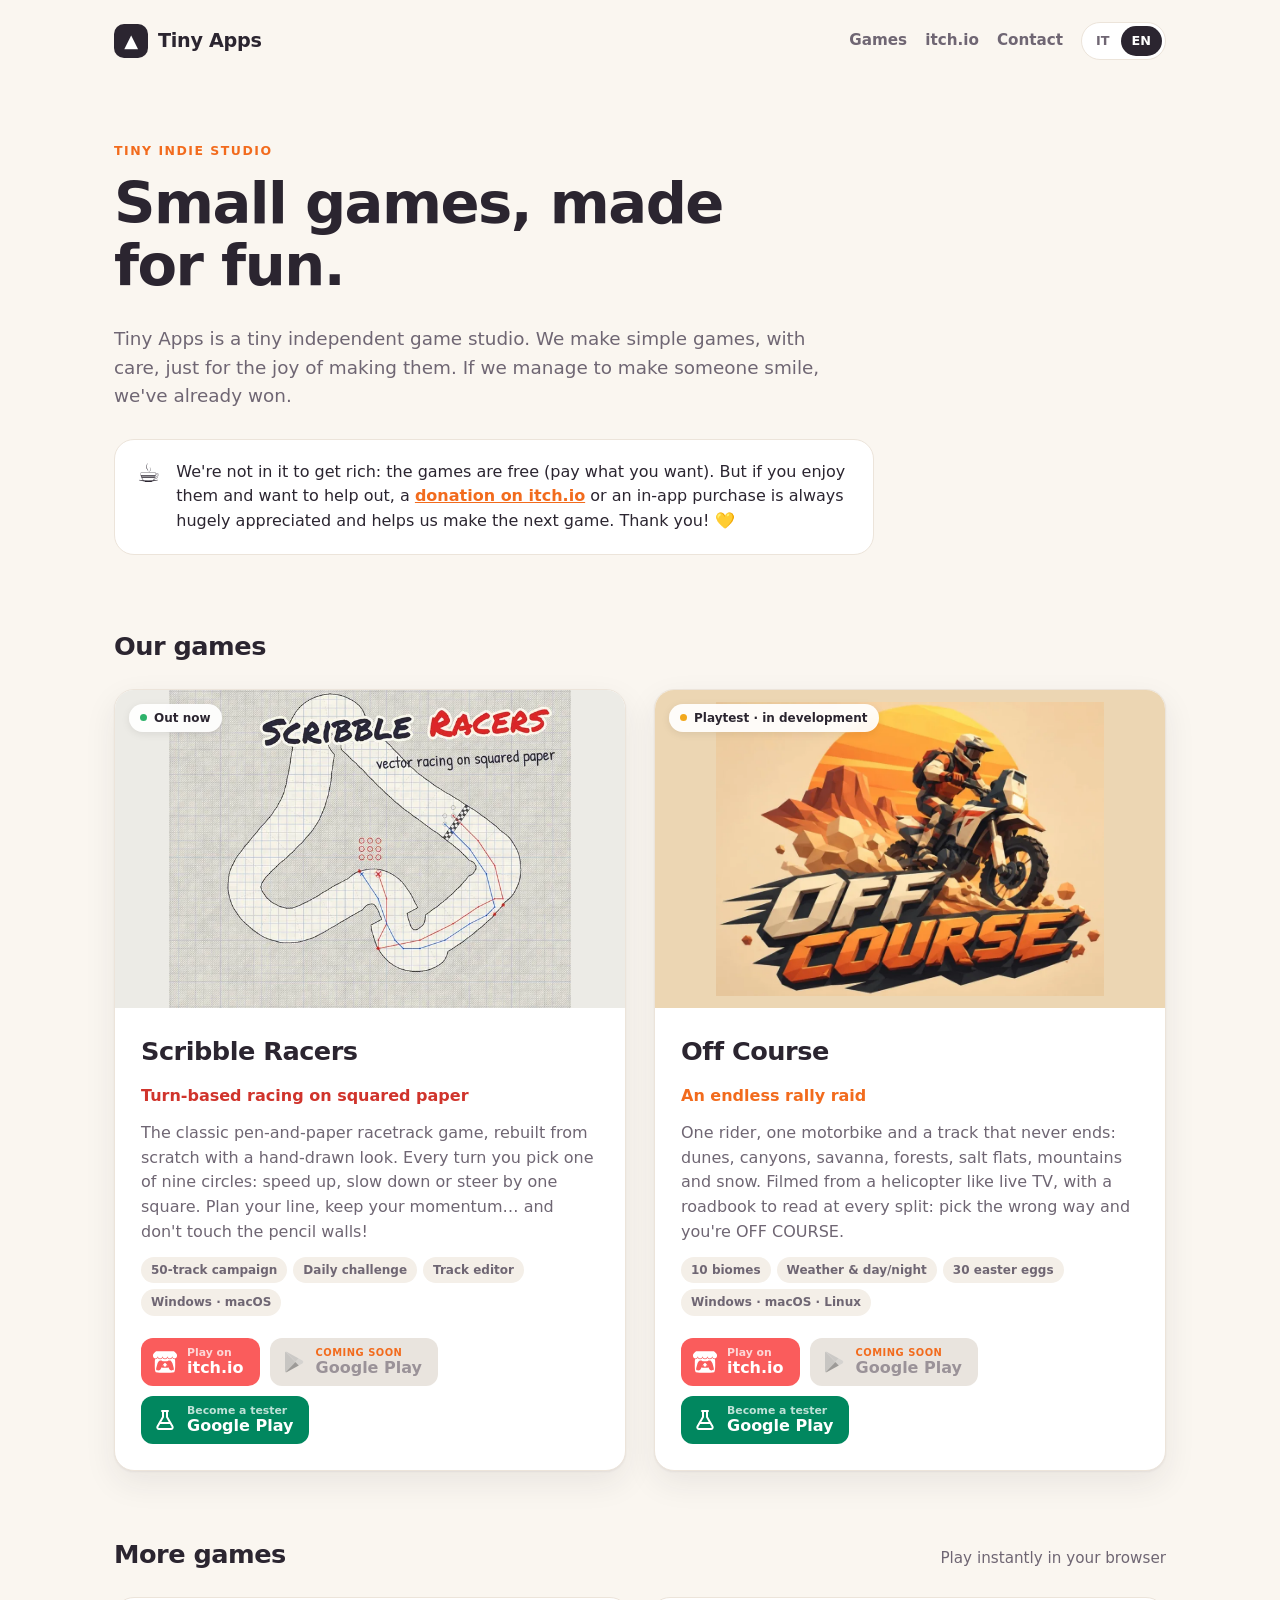
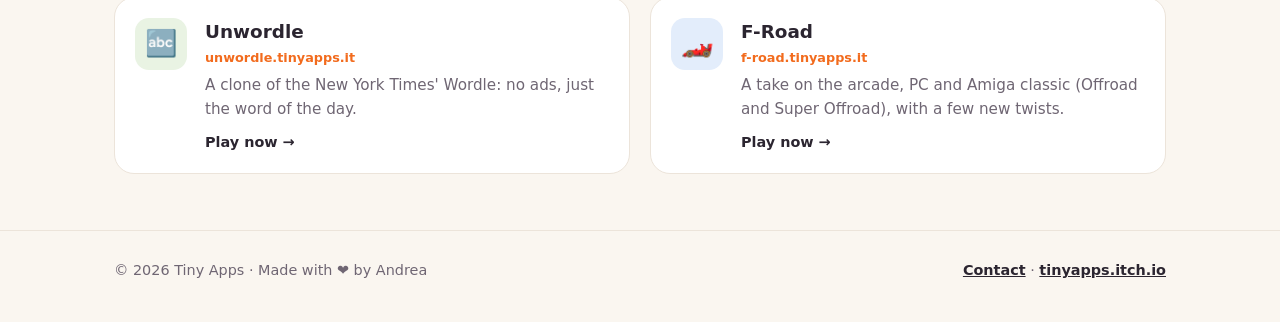
==== commit 05c94e0b: "Add Google Play tester links to Scribble Racers and Off Course Android browsers get the store page, " ====
--- a/index.html
+++ b/index.html
@@ -68,6 +68,12 @@
               <svg viewBox="0 0 24 24" aria-hidden="true"><path fill="#00d7fe" d="M3.6 1.8 13.4 12 3.6 22.2c-.4-.2-.6-.7-.6-1.2V3c0-.5.2-1 .6-1.2z"/><path fill="#00f076" d="M16.8 8.6 13.4 12 3.6 1.8c.2-.1.5-.1.8 0 .2 0 .4.1.6.2l11.8 6.6z"/><path fill="#ffc900" d="m20.4 10.6-3.6-2-3.4 3.4 3.4 3.4 3.6-2c.6-.3.9-.9.9-1.4s-.3-1.1-.9-1.4z"/><path fill="#f63448" d="M16.8 15.4 5 22c-.4.2-.9.3-1.4.2L13.4 12l3.4 3.4z"/></svg>
               <span class="lbl"><small class="soon">Coming soon</small><b>Google Play</b></span>
             </span>
+            <a class="store tester" href="https://play.google.com/apps/testing/it.tinyapps.scribbleracers"
+               data-android="https://play.google.com/store/apps/details?id=it.tinyapps.scribbleracers"
+               data-pc="https://play.google.com/apps/testing/it.tinyapps.scribbleracers" target="_blank" rel="noopener">
+              <svg viewBox="0 0 24 24" fill="none" stroke="currentColor" stroke-width="2" stroke-linecap="round" stroke-linejoin="round" aria-hidden="true"><path d="M9 3h6M10 3v6L4.5 18.5A1.7 1.7 0 0 0 6 21h12a1.7 1.7 0 0 0 1.5-2.5L14 9V3"/><path d="M7 15h10"/></svg>
+              <span class="lbl"><small data-i18n="tester"></small><b>Google Play</b></span>
+            </a>
           </div>
         </div>
       </article>
@@ -97,6 +103,12 @@
               <svg viewBox="0 0 24 24" aria-hidden="true"><path fill="#00d7fe" d="M3.6 1.8 13.4 12 3.6 22.2c-.4-.2-.6-.7-.6-1.2V3c0-.5.2-1 .6-1.2z"/><path fill="#00f076" d="M16.8 8.6 13.4 12 3.6 1.8c.2-.1.5-.1.8 0 .2 0 .4.1.6.2l11.8 6.6z"/><path fill="#ffc900" d="m20.4 10.6-3.6-2-3.4 3.4 3.4 3.4 3.6-2c.6-.3.9-.9.9-1.4s-.3-1.1-.9-1.4z"/><path fill="#f63448" d="M16.8 15.4 5 22c-.4.2-.9.3-1.4.2L13.4 12l3.4 3.4z"/></svg>
               <span class="lbl"><small class="soon">Coming soon</small><b>Google Play</b></span>
             </span>
+            <a class="store tester" href="https://play.google.com/apps/testing/it.tinyapps.offcourse"
+               data-android="https://play.google.com/store/apps/details?id=it.tinyapps.offcourse"
+               data-pc="https://play.google.com/apps/testing/it.tinyapps.offcourse" target="_blank" rel="noopener">
+              <svg viewBox="0 0 24 24" fill="none" stroke="currentColor" stroke-width="2" stroke-linecap="round" stroke-linejoin="round" aria-hidden="true"><path d="M9 3h6M10 3v6L4.5 18.5A1.7 1.7 0 0 0 6 21h12a1.7 1.7 0 0 0 1.5-2.5L14 9V3"/><path d="M7 15h10"/></svg>
+              <span class="lbl"><small data-i18n="tester"></small><b>Google Play</b></span>
+            </a>
           </div>
         </div>
       </article>
@@ -161,6 +173,7 @@
       ocC2: "Meteo e giorno/notte",
       ocC3: "30 easter egg",
       playOn: "Gioca su",
+      tester: "Diventa tester",
       moreGames: "Altri giochi",
       moreSub: "Giocabili subito nel browser",
       unwordle: "Un clone di Wordle del New York Times: nessuna pubblicità, solo la parola del giorno.",
@@ -189,6 +202,7 @@
       ocC2: "Weather & day/night",
       ocC3: "30 easter eggs",
       playOn: "Play on",
+      tester: "Become a tester",
       moreGames: "More games",
       moreSub: "Play instantly in your browser",
       unwordle: "A clone of the New York Times' Wordle: no ads, just the word of the day.",
--- a/style.css
+++ b/style.css
@@ -107,6 +107,7 @@
 .store .lbl small { font-size: .68rem; opacity: .75; font-weight: 600; }
 .store .lbl b { font-size: 1rem; }
 .store.itch { background: #fa5c5c; }
+.store.tester { background: #01875f; }
 .store.disabled {
   background: #e9e4de; color: #9a9298; cursor: not-allowed; pointer-events: none; position: relative;
 }
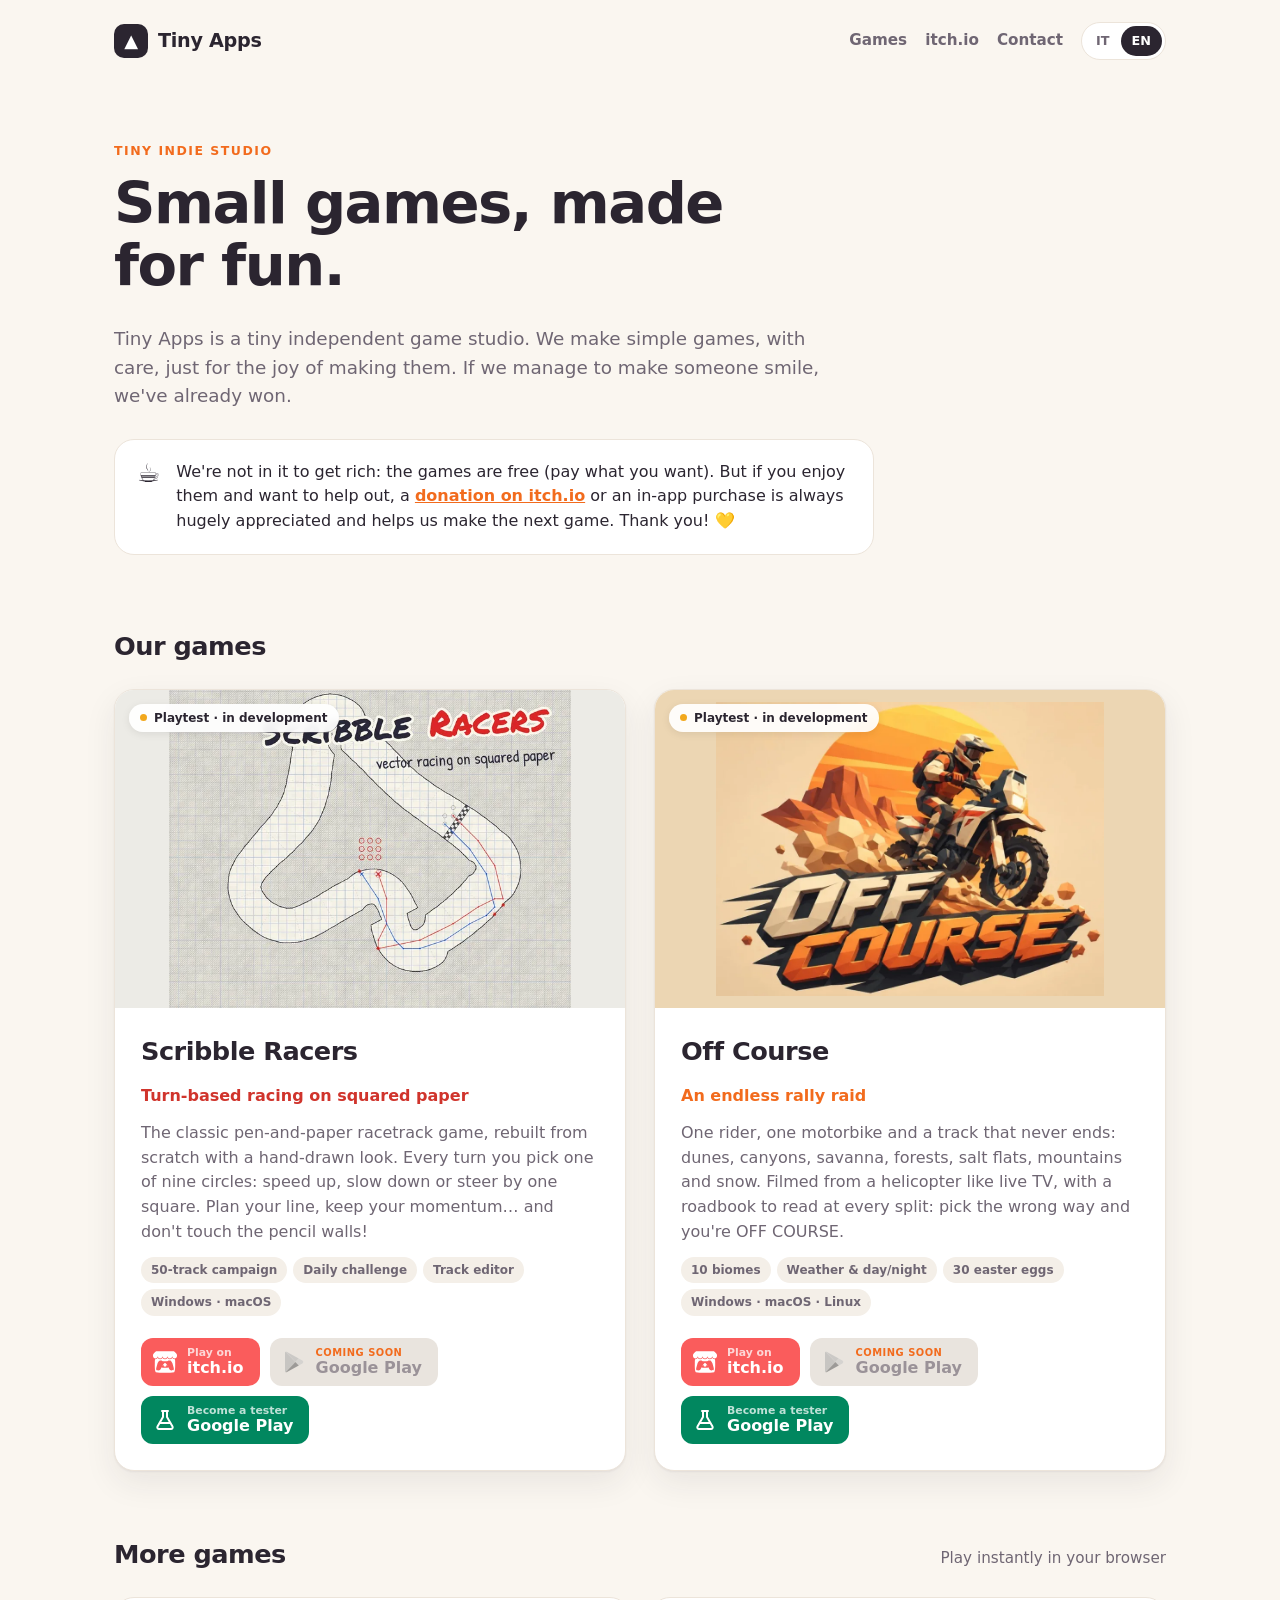
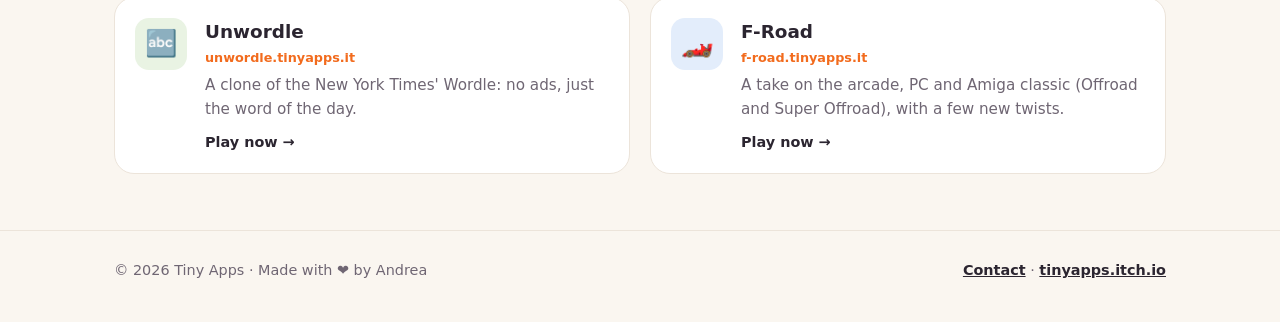
==== commit 7d92c2ee: "Mark Scribble Racers as in playtest" ====
--- a/index.html
+++ b/index.html
@@ -45,7 +45,7 @@
     <div class="featured">
       <article class="game sr">
         <a class="media" href="https://tinyapps.itch.io/scribble-racers" target="_blank" rel="noopener" aria-label="Scribble Racers su itch.io">
-          <span class="status" data-i18n="released"></span>
+          <span class="status dev" data-i18n="playtest"></span>
           <img class="cover" src="img/scribble-racers-cover.webp" alt="Scribble Racers" width="630" height="500">
           <img class="shot" src="img/scribble-racers-shot.webp" alt="" loading="lazy" width="1280" height="720">
         </a>
